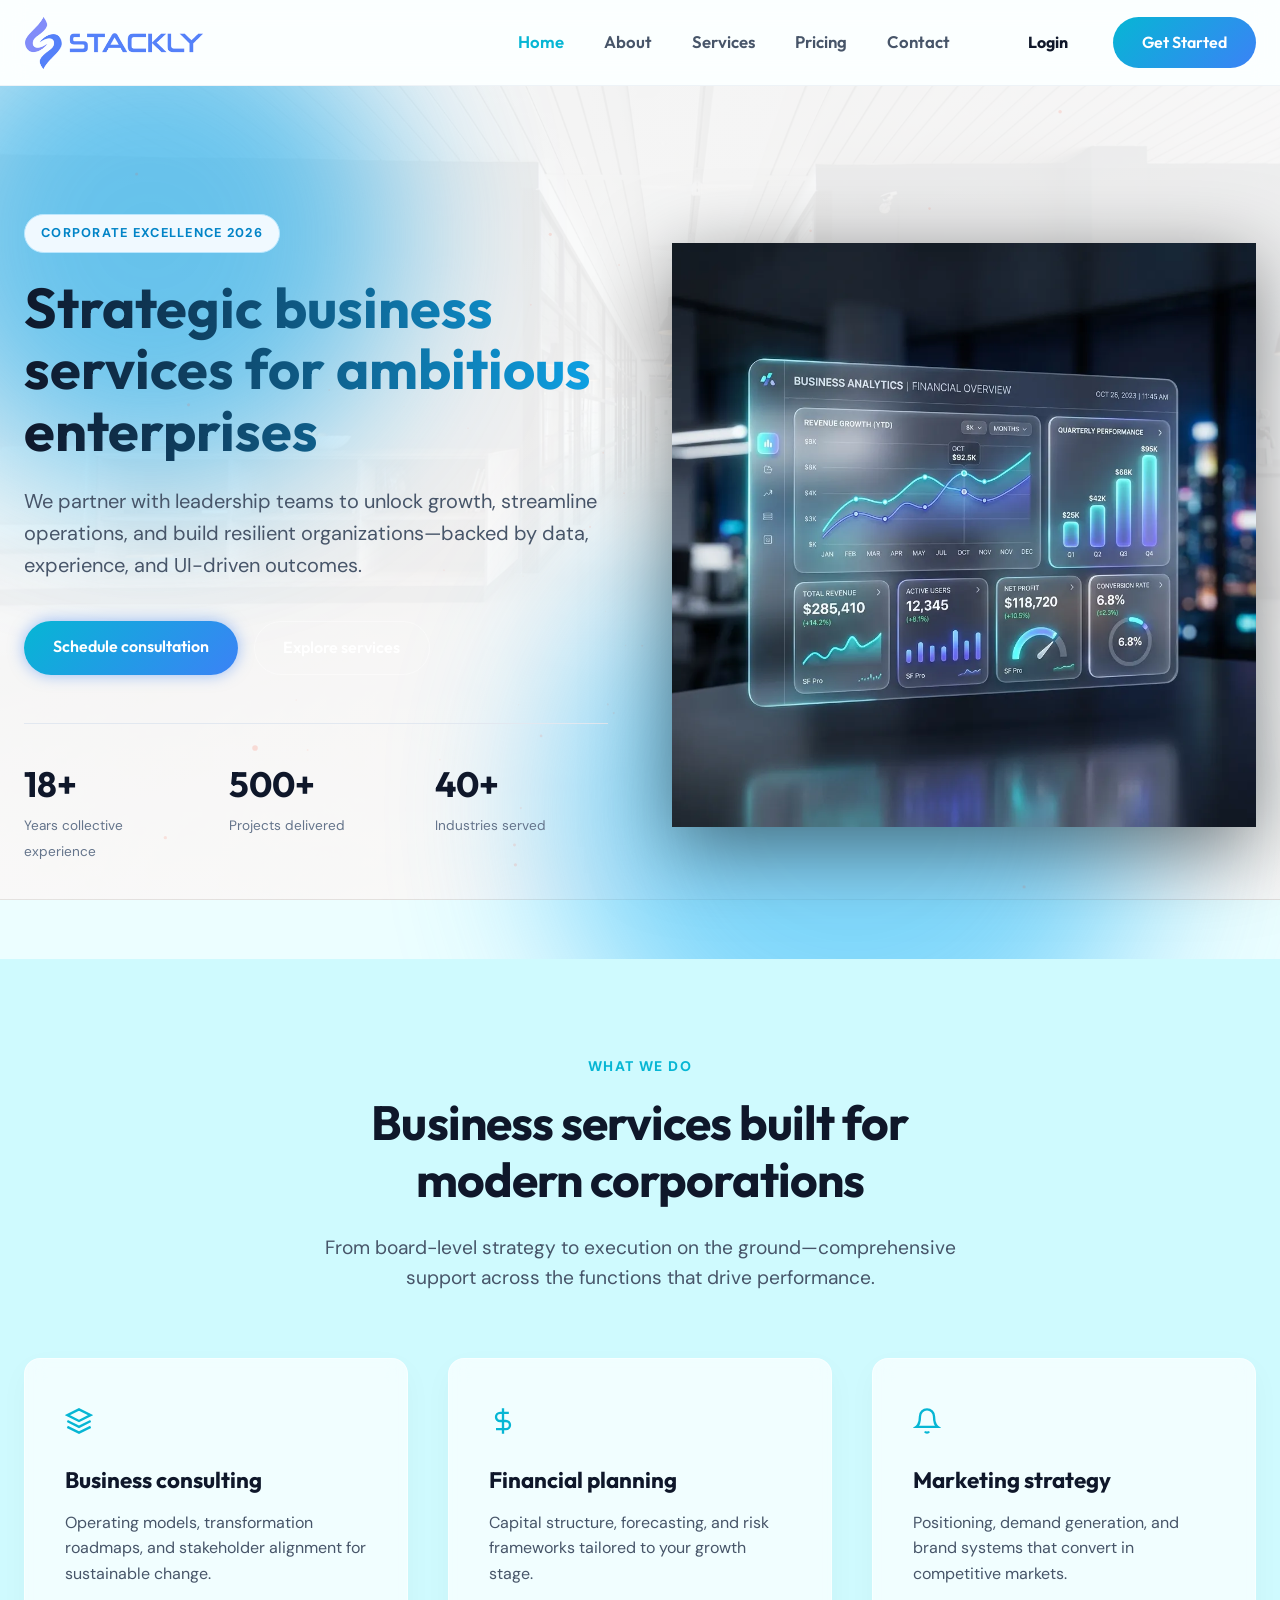
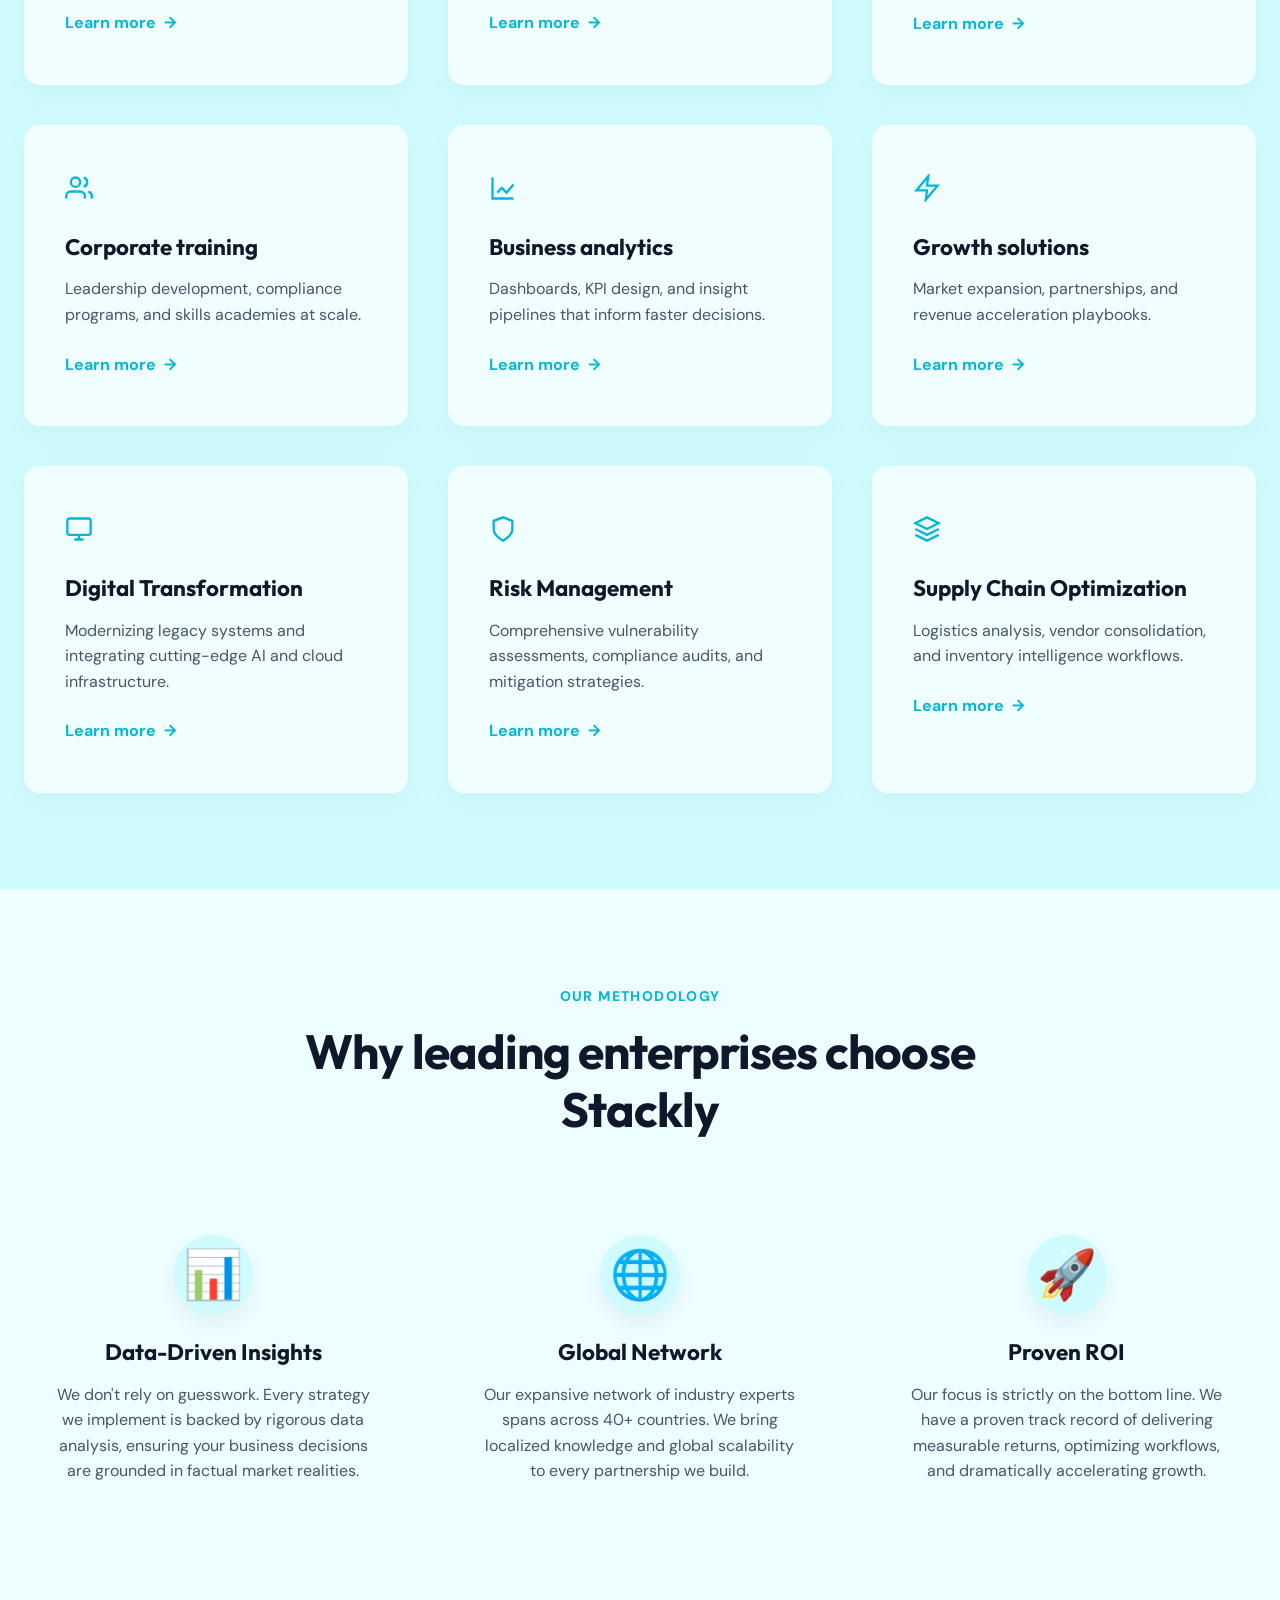
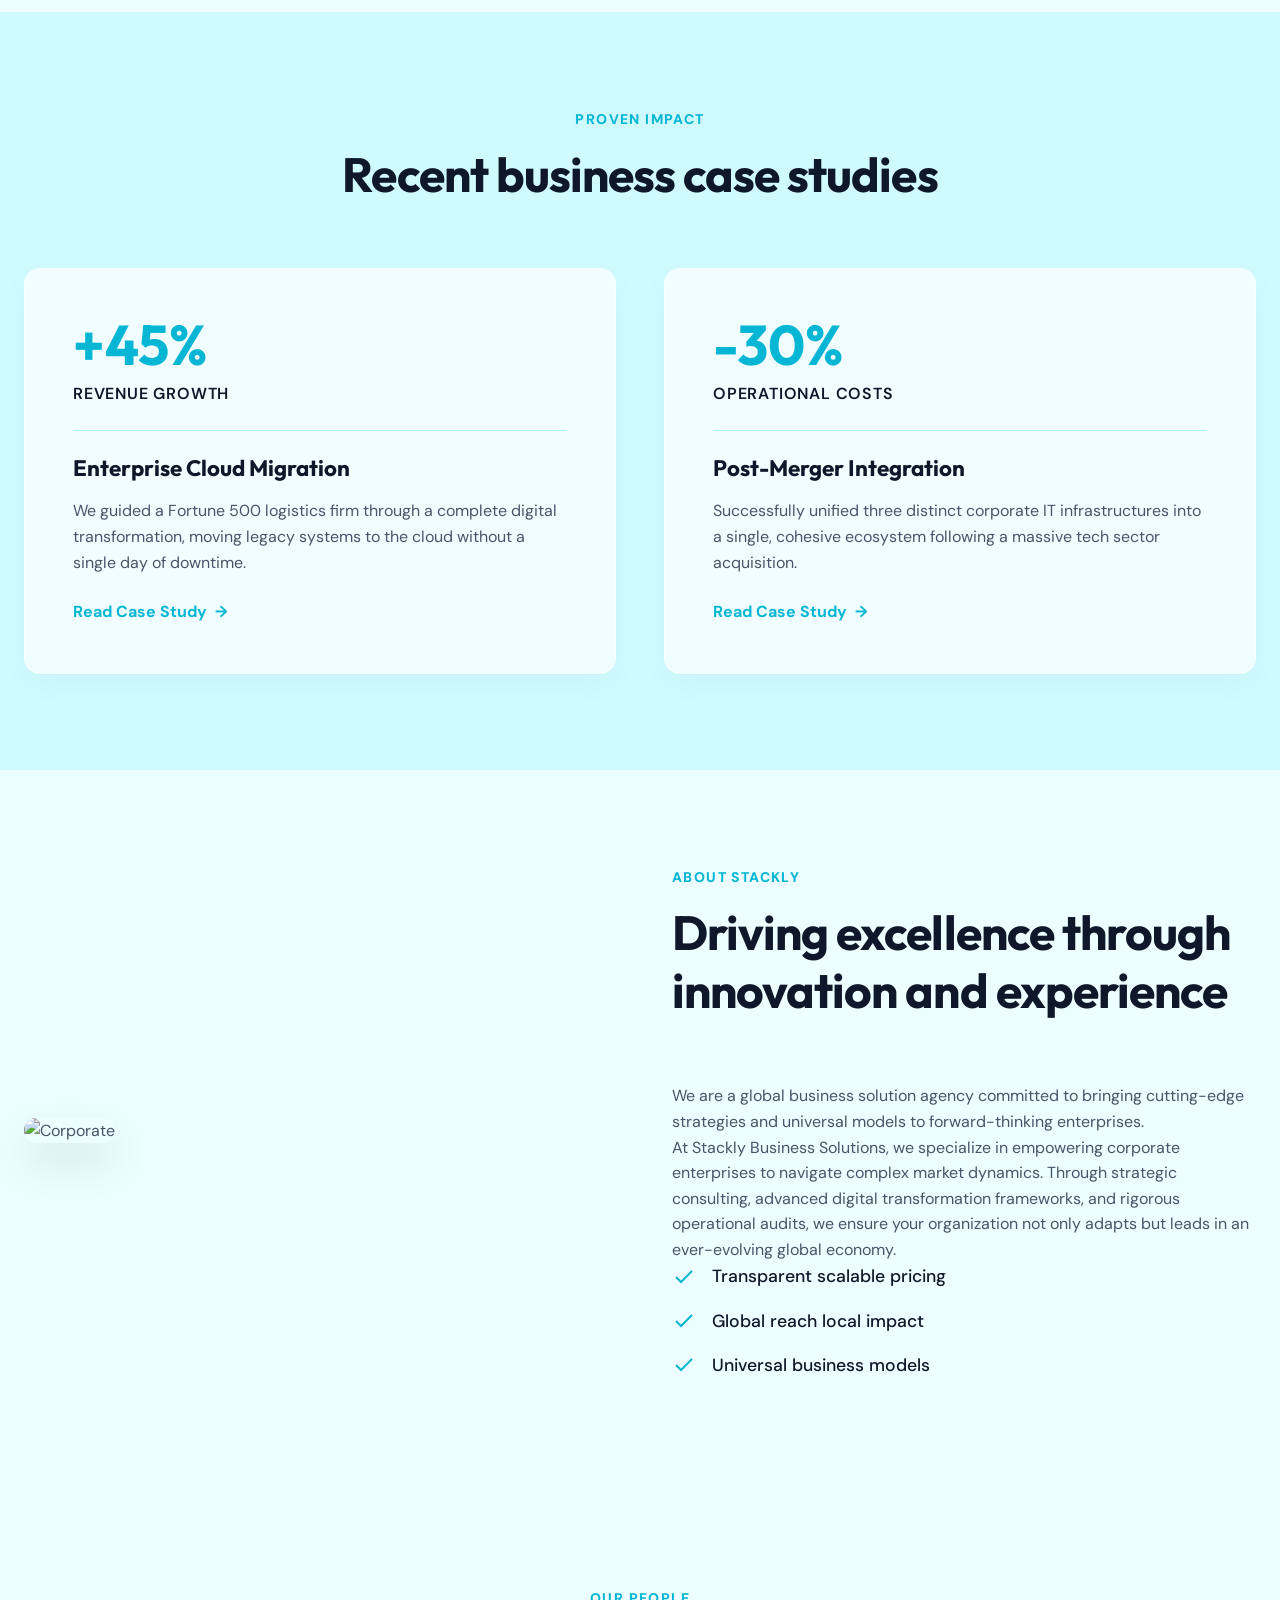
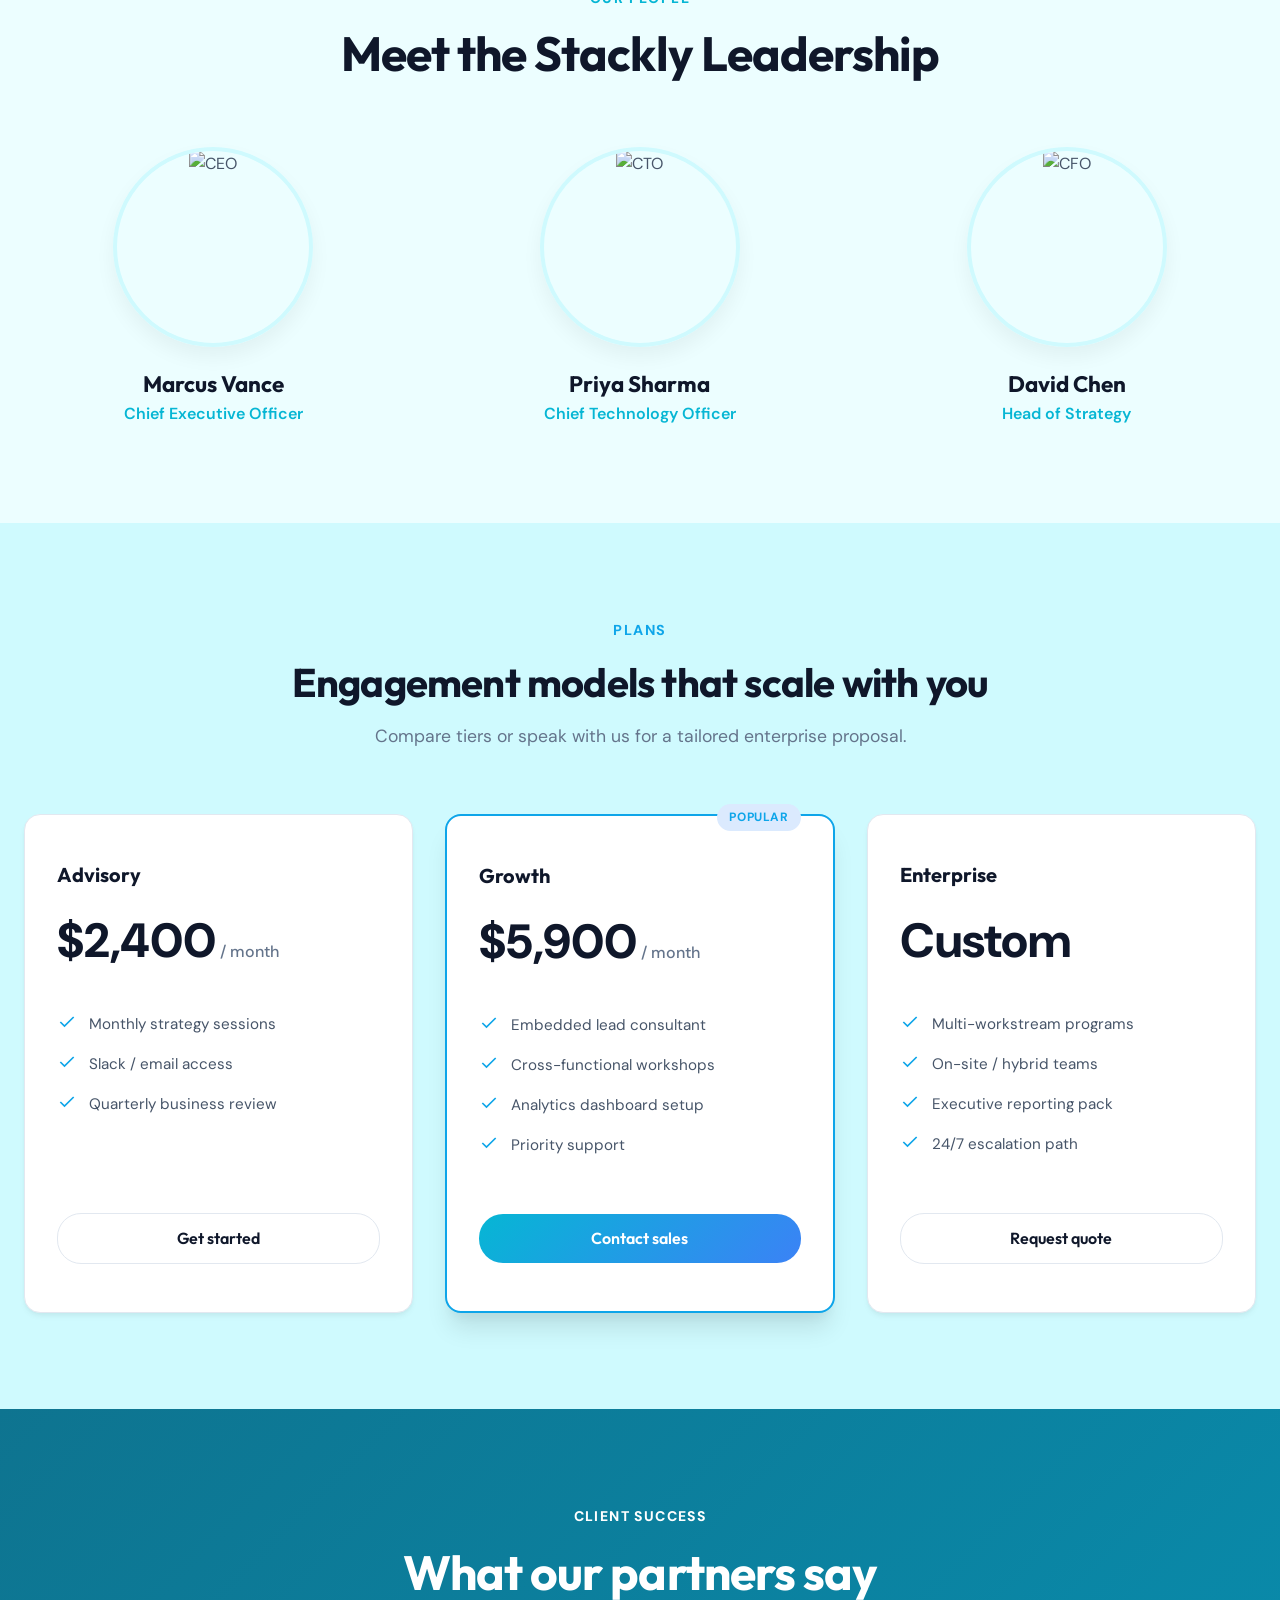
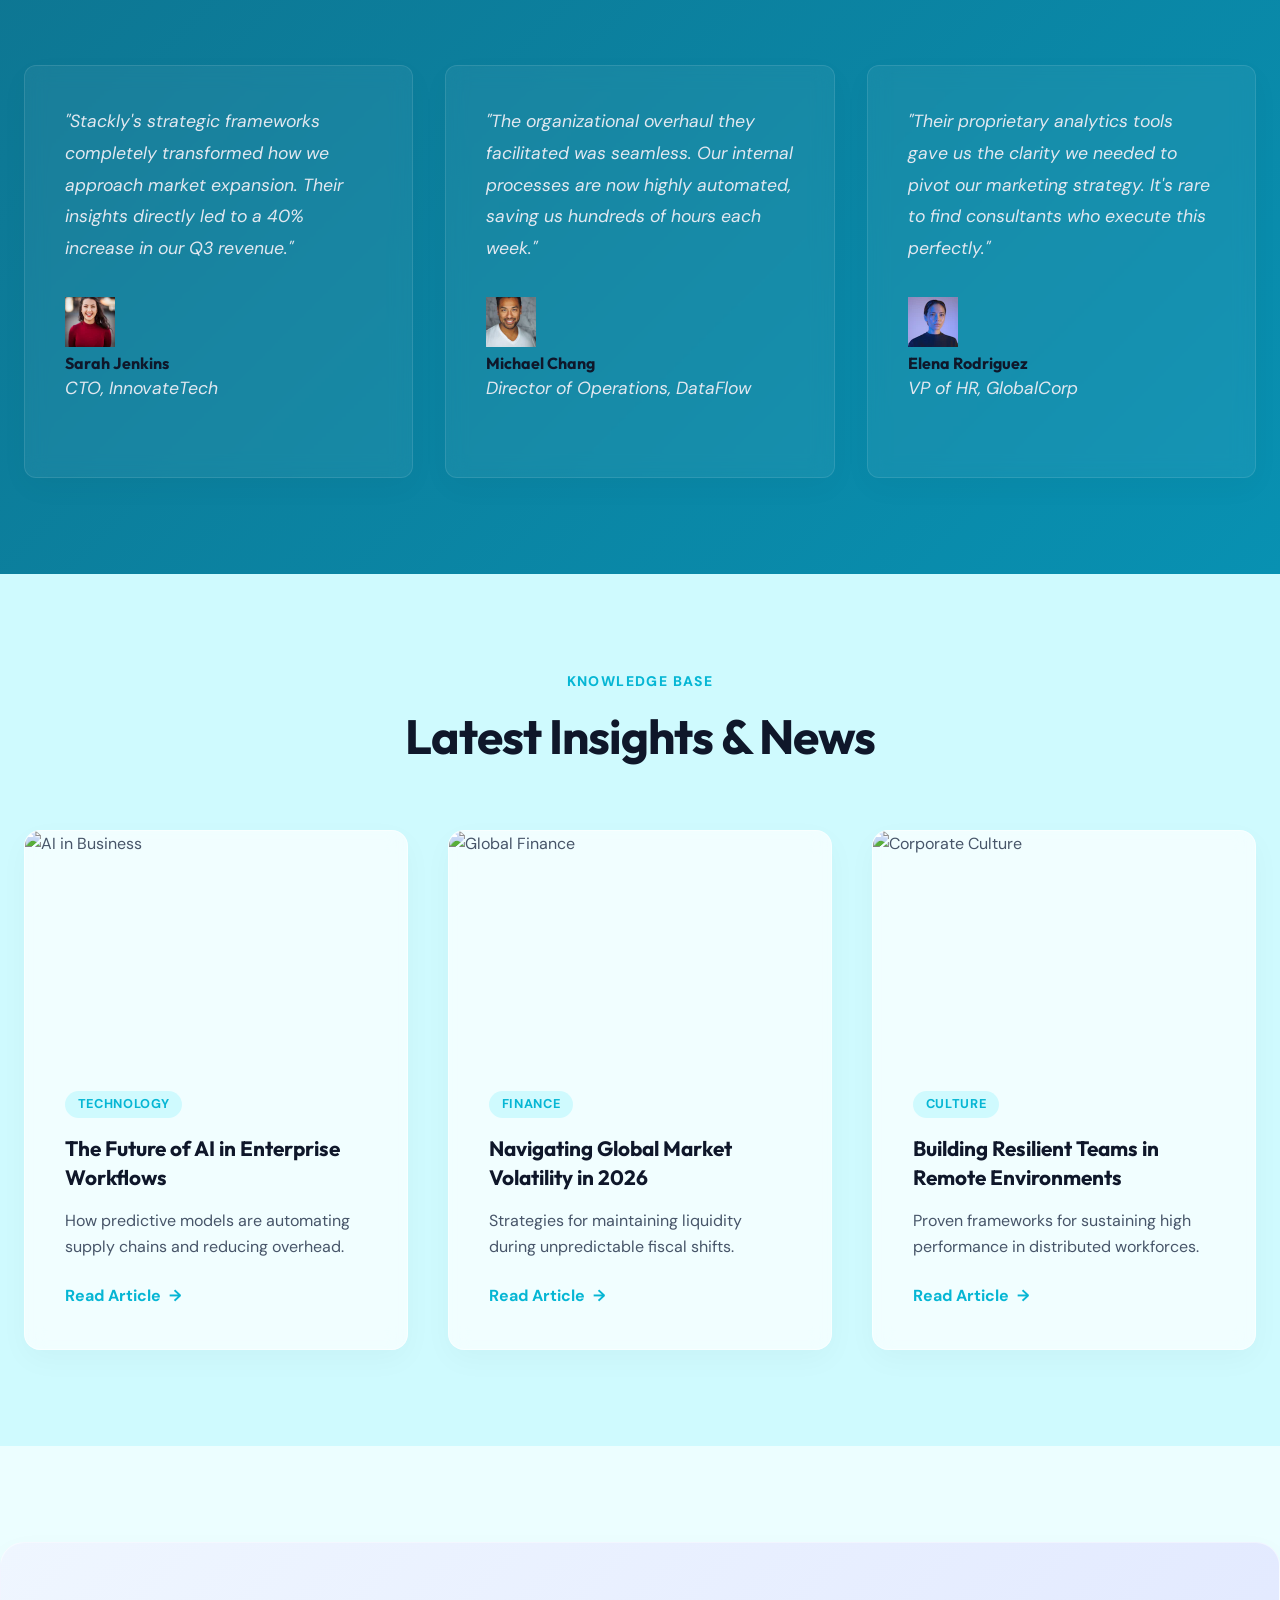
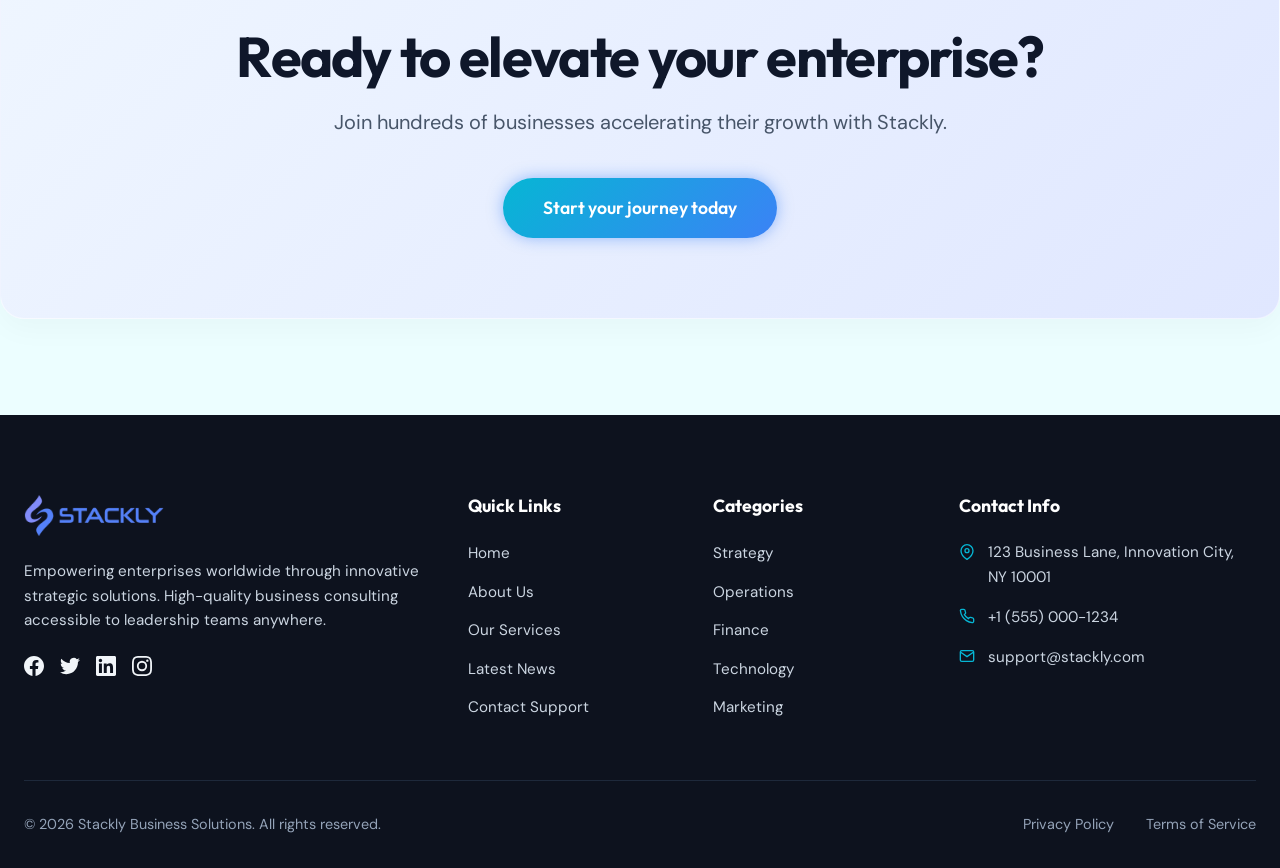
==== index.html @ 5fd2b657 "Add files via upload" ====
<!DOCTYPE html>
<html lang="en">
<head>
  <meta charset="UTF-8">
  <meta name="viewport" content="width=device-width, initial-scale=1.0">
  <meta name="description" content="Stackly Group — premium business solutions and corporate services.">
  <title>Stackly Group — Corporate Business Services</title>
  <link rel="preconnect" href="https://fonts.googleapis.com">
  <link rel="preconnect" href="https://fonts.gstatic.com" crossorigin>
  <link href="https://fonts.googleapis.com/css2?family=DM+Sans:opsz,wght@9..40,400;9..40,500;9..40,600;9..40,700&family=Outfit:wght@400;500;600;700;800&display=swap" rel="stylesheet">
  <link rel="stylesheet" href="css/style.css">
</head>
<body class="page-home">
  <!-- Header -->
  <header class="site-header" id="site-header">
    <div class="container site-header__inner">
      <a class="logo" href="index.html" aria-label="Home">
        <img class="logo__img" src="images/stackly-logo-new.webp" alt="Stackly" width="180" height="auto" decoding="async">
      </a>
      <button type="button" class="nav-toggle" id="nav-toggle" aria-expanded="false" aria-controls="nav-wrap" aria-label="Open menu" onclick="this.setAttribute('aria-expanded', this.getAttribute('aria-expanded') !== 'true');">
        <span class="nav-toggle__bar"></span>
        <span class="nav-toggle__bar"></span>
        <span class="nav-toggle__bar"></span>
      </button>
      <div class="site-header__nav-wrap" id="nav-wrap">
        <div class="site-header__nav-inner">
          <nav class="site-header__nav" aria-label="Main navigation">
            <ul class="nav-list">
              <li><a class="nav-link active" href="index.html">Home</a></li>
              <li><a class="nav-link" href="404.html">About</a></li>
              <li><a class="nav-link" href="404.html">Services</a></li>
              <li><a class="nav-link" href="404.html">Pricing</a></li>
              <li><a class="nav-link" href="404.html">Contact</a></li>
            </ul>
          </nav>
          <div class="site-header__actions">
            <a class="btn btn--nav-login" href="404.html">Login</a>
            <a class="btn btn--primary" href="404.html">Get Started</a>
          </div>
        </div>
      </div>
    </div>
  </header>

  <main class="site-main">
    <!-- Hero Section (Split Layout) -->
    <section class="hero-premium" id="hero">
      <div class="bg-shape bg-shape-1"></div>
      <div class="bg-shape bg-shape-2"></div>
      <canvas id="hero-canvas" style="position: absolute; top: 0; left: 0; width: 100%; height: 100%; z-index: 1; pointer-events: none; opacity: 0.2; filter: invert(1);"></canvas>
      <div class="container hero-premium__content split-hero" style="position: relative; z-index: 2;">
        <div class="hero-premium__text">
          <span class="hero-premium__kicker glass-badge">Corporate excellence 2026</span>
          <h1 class="gradient-text">Strategic business services for ambitious enterprises</h1>
          <p class="lead">We partner with leadership teams to unlock growth, streamline operations, and build resilient organizations—backed by data, experience, and UI-driven outcomes.</p>
          <div class="hero-premium__actions">
            <a class="btn btn--primary btn--glow" href="404.html">Schedule consultation</a>
            <a class="btn btn--outline-light" href="404.html">Explore services</a>
          </div>
          <div class="hero-premium__stats-row">
            <div class="hero-stat">
              <strong>18+</strong>
              <span>Years collective experience</span>
            </div>
            <div class="hero-stat">
              <strong>500+</strong>
              <span>Projects delivered</span>
            </div>
            <div class="hero-stat">
              <strong>40+</strong>
              <span>Industries served</span>
            </div>
          </div>
        </div>
        <div class="hero-premium__visual">
          <img src="images/hero-ui.webp" alt="Dashboard UI" class="floating-ui">
        </div>
      </div>
    </section>

    <!-- Trusted By Marquee -->

    <!-- Services Grid -->
    <section class="section section--muted" id="services">
      <div class="container">
        <header class="section__head section__head--center">
          <p class="section__kicker">What we do</p>
          <h2 class="section__title">Business services built for modern corporations</h2>
          <p class="section__lead">From board-level strategy to execution on the ground—comprehensive support across the functions that drive performance.</p>
        </header>
        <div class="services-grid">
          <!-- Service 1 -->
          <article class="service-card glass-card">
            <div class="service-card__icon" aria-hidden="true">
              <svg width="28" height="28" viewBox="0 0 24 24" fill="none" stroke="currentColor" stroke-width="2"><path d="M12 2L2 7l10 5 10-5-10-5zM2 17l10 5 10-5M2 12l10 5 10-5"/></svg>
            </div>
            <h3>Business consulting</h3>
            <p>Operating models, transformation roadmaps, and stakeholder alignment for sustainable change.</p>
            <a href="404.html" class="learn-more">Learn more <span aria-hidden="true">→</span></a>
          </article>
          <!-- Service 2 -->
          <article class="service-card glass-card">
            <div class="service-card__icon" aria-hidden="true">
              <svg width="28" height="28" viewBox="0 0 24 24" fill="none" stroke="currentColor" stroke-width="2"><path d="M12 1v22M17 5H9.5a3.5 3.5 0 000 7h5a3.5 3.5 0 010 7H6"/></svg>
            </div>
            <h3>Financial planning</h3>
            <p>Capital structure, forecasting, and risk frameworks tailored to your growth stage.</p>
            <a href="404.html" class="learn-more">Learn more <span aria-hidden="true">→</span></a>
          </article>
          <!-- Service 3 -->
          <article class="service-card glass-card">
            <div class="service-card__icon" aria-hidden="true">
              <svg width="28" height="28" viewBox="0 0 24 24" fill="none" stroke="currentColor" stroke-width="2"><path d="M18 8A6 6 0 006 8c0 7-3 9-3 9h18s-3-2-3-9M13.73 21a2 2 0 01-3.46 0"/></svg>
            </div>
            <h3>Marketing strategy</h3>
            <p>Positioning, demand generation, and brand systems that convert in competitive markets.</p>
            <a href="404.html" class="learn-more">Learn more <span aria-hidden="true">→</span></a>
          </article>
          <!-- Service 4 -->
          <article class="service-card glass-card">
            <div class="service-card__icon" aria-hidden="true">
              <svg width="28" height="28" viewBox="0 0 24 24" fill="none" stroke="currentColor" stroke-width="2"><path d="M17 21v-2a4 4 0 00-4-4H5a4 4 0 00-4 4v2M9 11a4 4 0 100-8 4 4 0 000 8zM23 21v-2a4 4 0 00-3-3.87M16 3.13a4 4 0 010 7.75"/></svg>
            </div>
            <h3>Corporate training</h3>
            <p>Leadership development, compliance programs, and skills academies at scale.</p>
            <a href="404.html" class="learn-more">Learn more <span aria-hidden="true">→</span></a>
          </article>
          <!-- Service 5 -->
          <article class="service-card glass-card">
            <div class="service-card__icon" aria-hidden="true">
              <svg width="28" height="28" viewBox="0 0 24 24" fill="none" stroke="currentColor" stroke-width="2"><path d="M3 3v18h18M7 16l4-4 4 4 6-7"/></svg>
            </div>
            <h3>Business analytics</h3>
            <p>Dashboards, KPI design, and insight pipelines that inform faster decisions.</p>
            <a href="404.html" class="learn-more">Learn more <span aria-hidden="true">→</span></a>
          </article>
          <!-- Service 6 -->
          <article class="service-card glass-card">
            <div class="service-card__icon" aria-hidden="true">
              <svg width="28" height="28" viewBox="0 0 24 24" fill="none" stroke="currentColor" stroke-width="2"><path d="M13 2L3 14h9l-1 8 10-12h-9l1-8z"/></svg>
            </div>
            <h3>Growth solutions</h3>
            <p>Market expansion, partnerships, and revenue acceleration playbooks.</p>
            <a href="404.html" class="learn-more">Learn more <span aria-hidden="true">→</span></a>
          </article>
          <!-- Service 7 (New) -->
          <article class="service-card glass-card">
            <div class="service-card__icon" aria-hidden="true">
              <svg width="28" height="28" viewBox="0 0 24 24" fill="none" stroke="currentColor" stroke-width="2"><rect x="2" y="3" width="20" height="14" rx="2" ry="2"/><line x1="8" y1="21" x2="16" y2="21"/><line x1="12" y1="17" x2="12" y2="21"/></svg>
            </div>
            <h3>Digital Transformation</h3>
            <p>Modernizing legacy systems and integrating cutting-edge AI and cloud infrastructure.</p>
            <a href="404.html" class="learn-more">Learn more <span aria-hidden="true">→</span></a>
          </article>
          <!-- Service 8 (New) -->
          <article class="service-card glass-card">
            <div class="service-card__icon" aria-hidden="true">
              <svg width="28" height="28" viewBox="0 0 24 24" fill="none" stroke="currentColor" stroke-width="2"><path d="M12 22s8-4 8-10V5l-8-3-8 3v7c0 6 8 10 8 10z"/></svg>
            </div>
            <h3>Risk Management</h3>
            <p>Comprehensive vulnerability assessments, compliance audits, and mitigation strategies.</p>
            <a href="404.html" class="learn-more">Learn more <span aria-hidden="true">→</span></a>
          </article>
          <!-- Service 9 (New) -->
          <article class="service-card glass-card">
            <div class="service-card__icon" aria-hidden="true">
              <svg width="28" height="28" viewBox="0 0 24 24" fill="none" stroke="currentColor" stroke-width="2"><path d="M2 17L12 22 22 17"/><path d="M2 12L12 17 22 12"/><path d="M12 2L2 7l10 5 10-5-10-5z"/></svg>
            </div>
            <h3>Supply Chain Optimization</h3>
            <p>Logistics analysis, vendor consolidation, and inventory intelligence workflows.</p>
            <a href="404.html" class="learn-more">Learn more <span aria-hidden="true">→</span></a>
          </article>
        </div>
      </div>
    </section>

    <!-- Why Choose Us -->
    <section class="section" id="why-choose-us">
      <div class="container">
        <header class="section__head section__head--center">
          <p class="section__kicker">Our Methodology</p>
          <h2 class="section__title">Why leading enterprises choose Stackly</h2>
        </header>
        <div class="why-us-grid">
          <div class="why-us-card animate-scroll">
            <div class="why-us-icon">📊</div>
            <h3>Data-Driven Insights</h3>
            <p>We don't rely on guesswork. Every strategy we implement is backed by rigorous data analysis, ensuring your business decisions are grounded in factual market realities.</p>
          </div>
          <div class="why-us-card animate-scroll">
            <div class="why-us-icon">🌐</div>
            <h3>Global Network</h3>
            <p>Our expansive network of industry experts spans across 40+ countries. We bring localized knowledge and global scalability to every partnership we build.</p>
          </div>
          <div class="why-us-card animate-scroll">
            <div class="why-us-icon">🚀</div>
            <h3>Proven ROI</h3>
            <p>Our focus is strictly on the bottom line. We have a proven track record of delivering measurable returns, optimizing workflows, and dramatically accelerating growth.</p>
          </div>
        </div>
      </div>
    </section>

    <!-- Case Studies Section -->
    <section class="section section--muted" id="case-studies">
      <div class="container">
        <header class="section__head section__head--center">
          <p class="section__kicker">Proven Impact</p>
          <h2 class="section__title">Recent business case studies</h2>
        </header>
        <div class="case-studies-grid">
          <div class="case-study-card glass-card animate-scroll">
            <div class="case-study__metric">
              <strong>+45%</strong>
              <span>Revenue Growth</span>
            </div>
            <h3>Enterprise Cloud Migration</h3>
            <p>We guided a Fortune 500 logistics firm through a complete digital transformation, moving legacy systems to the cloud without a single day of downtime.</p>
            <a href="404.html" class="learn-more">Read Case Study <span aria-hidden="true">→</span></a>
          </div>
          <div class="case-study-card glass-card animate-scroll">
            <div class="case-study__metric">
              <strong>-30%</strong>
              <span>Operational Costs</span>
            </div>
            <h3>Post-Merger Integration</h3>
            <p>Successfully unified three distinct corporate IT infrastructures into a single, cohesive ecosystem following a massive tech sector acquisition.</p>
            <a href="404.html" class="learn-more">Read Case Study <span aria-hidden="true">→</span></a>
          </div>
        </div>
      </div>
    </section>

    <!-- About Section -->
    <section class="section" id="about-company">
      <div class="container about-split">
        <div class="about-split__media animate-scroll">
          <img src="https://picsum.photos/seed/corporate/900/675.webp" width="900" height="675" alt="Corporate" style="width: 100%; height: auto; border-radius: 12px; box-shadow: 0 20px 40px rgba(0,0,0,0.1);">
        </div>
        <div class="about-split__content animate-scroll">
          <header class="section__head">
            <p class="section__kicker">About Stackly</p>
            <h2 class="section__title">Driving excellence through innovation and experience</h2>
          </header>
          <p class="lead-text">We are a global business solution agency committed to bringing cutting-edge strategies and universal models to forward-thinking enterprises.</p>
          <p>At Stackly Business Solutions, we specialize in empowering corporate enterprises to navigate complex market dynamics. Through strategic consulting, advanced digital transformation frameworks, and rigorous operational audits, we ensure your organization not only adapts but leads in an ever-evolving global economy.</p>
          <ul class="feature-list">
            <li><svg width="24" height="24" viewBox="0 0 24 24" fill="none" stroke="var(--color-primary)" stroke-width="2"><polyline points="20 6 9 17 4 12"></polyline></svg> Transparent scalable pricing</li>
            <li><svg width="24" height="24" viewBox="0 0 24 24" fill="none" stroke="var(--color-primary)" stroke-width="2"><polyline points="20 6 9 17 4 12"></polyline></svg> Global reach local impact</li>
            <li><svg width="24" height="24" viewBox="0 0 24 24" fill="none" stroke="var(--color-primary)" stroke-width="2"><polyline points="20 6 9 17 4 12"></polyline></svg> Universal business models</li>
          </ul>
        </div>
      </div>
    </section>

    <!-- Leadership Team Section -->
    <section class="section" id="team">
      <div class="container">
        <header class="section__head section__head--center">
          <p class="section__kicker">Our People</p>
          <h2 class="section__title">Meet the Stackly Leadership</h2>
        </header>
        <div class="team-grid">
          <div class="team-card animate-scroll">
            <div class="team-card__image-wrapper">
              <img src="https://images.unsplash.com/photo-1560250097-0b93528c311a?fm=webp&fit=crop&w=300&h=300&q=80" alt="CEO" width="300" height="300" decoding="async" loading="lazy">
            </div>
            <h3>Marcus Vance</h3>
            <p>Chief Executive Officer</p>
          </div>
          <div class="team-card animate-scroll">
            <div class="team-card__image-wrapper">
              <img src="https://images.unsplash.com/photo-1573496359142-b8d87734a5a2?fm=webp&fit=crop&w=300&h=300&q=80" alt="CTO" width="300" height="300" decoding="async" loading="lazy">
            </div>
            <h3>Priya Sharma</h3>
            <p>Chief Technology Officer</p>
          </div>
          <div class="team-card animate-scroll">
            <div class="team-card__image-wrapper">
              <img src="https://images.unsplash.com/photo-1519085360753-af0119f7cbe7?fm=webp&fit=crop&w=300&h=300&q=80" alt="CFO" width="300" height="300" decoding="async" loading="lazy">
            </div>
            <h3>David Chen</h3>
            <p>Head of Strategy</p>
          </div>
        </div>
      </div>
    </section>

    <!-- Pricing Section -->
    <section class="section section--muted" id="pricing">
      <div class="container">
        <div class="pricing-header animate-scroll">
          <span class="section__kicker">Plans</span>
          <h2 class="section__title">Engagement models that scale with you</h2>
          <p>Compare tiers or speak with us for a tailored enterprise proposal.</p>
        </div>
        
        <div class="pricing-grid">
          <!-- Advisory Tier -->
          <div class="pricing-card animate-scroll">
            <h3 class="pricing-tier">Advisory</h3>
            <div class="pricing-price">$2,400 <span>/ month</span></div>
            <ul class="pricing-features">
              <li><svg viewBox="0 0 24 24" fill="none" stroke="currentColor" stroke-width="2"><polyline points="20 6 9 17 4 12"></polyline></svg> Monthly strategy sessions</li>
              <li><svg viewBox="0 0 24 24" fill="none" stroke="currentColor" stroke-width="2"><polyline points="20 6 9 17 4 12"></polyline></svg> Slack / email access</li>
              <li><svg viewBox="0 0 24 24" fill="none" stroke="currentColor" stroke-width="2"><polyline points="20 6 9 17 4 12"></polyline></svg> Quarterly business review</li>
            </ul>
            <a href="404.html" class="btn btn--outline-pricing">Get started</a>
          </div>

          <!-- Growth Tier (Popular) -->
          <div class="pricing-card pricing-card--popular animate-scroll" style="animation-delay: 0.1s;">
            <div class="popular-badge">Popular</div>
            <h3 class="pricing-tier">Growth</h3>
            <div class="pricing-price">$5,900 <span>/ month</span></div>
            <ul class="pricing-features">
              <li><svg viewBox="0 0 24 24" fill="none" stroke="currentColor" stroke-width="2"><polyline points="20 6 9 17 4 12"></polyline></svg> Embedded lead consultant</li>
              <li><svg viewBox="0 0 24 24" fill="none" stroke="currentColor" stroke-width="2"><polyline points="20 6 9 17 4 12"></polyline></svg> Cross-functional workshops</li>
              <li><svg viewBox="0 0 24 24" fill="none" stroke="currentColor" stroke-width="2"><polyline points="20 6 9 17 4 12"></polyline></svg> Analytics dashboard setup</li>
              <li><svg viewBox="0 0 24 24" fill="none" stroke="currentColor" stroke-width="2"><polyline points="20 6 9 17 4 12"></polyline></svg> Priority support</li>
            </ul>
            <a href="404.html" class="btn btn--primary">Contact sales</a>
          </div>

          <!-- Enterprise Tier -->
          <div class="pricing-card animate-scroll" style="animation-delay: 0.2s;">
            <h3 class="pricing-tier">Enterprise</h3>
            <div class="pricing-price">Custom</div>
            <ul class="pricing-features">
              <li><svg viewBox="0 0 24 24" fill="none" stroke="currentColor" stroke-width="2"><polyline points="20 6 9 17 4 12"></polyline></svg> Multi-workstream programs</li>
              <li><svg viewBox="0 0 24 24" fill="none" stroke="currentColor" stroke-width="2"><polyline points="20 6 9 17 4 12"></polyline></svg> On-site / hybrid teams</li>
              <li><svg viewBox="0 0 24 24" fill="none" stroke="currentColor" stroke-width="2"><polyline points="20 6 9 17 4 12"></polyline></svg> Executive reporting pack</li>
              <li><svg viewBox="0 0 24 24" fill="none" stroke="currentColor" stroke-width="2"><polyline points="20 6 9 17 4 12"></polyline></svg> 24/7 escalation path</li>
            </ul>
            <a href="404.html" class="btn btn--outline-pricing">Request quote</a>
          </div>
        </div>
      </div>
    </section>

    <!-- Testimonials Section -->
    <section class="section testimonials-section bg-gradient">
      <div class="container">
        <header class="section__head section__head--center">
          <p class="section__kicker" style="color: #fff;">Client Success</p>
          <h2 class="section__title" style="color: #fff;">What our partners say</h2>
        </header>
        <div class="testimonials-grid">
          <div class="testimonial-card glass-card animate-scroll">
            <p class="testimonial-card__text">"Stackly's strategic frameworks completely transformed how we approach market expansion. Their insights directly led to a 40% increase in our Q3 revenue."</p>
            <div class="testimonial-card__author">
              <img src="images/sarah.webp" alt="Sarah Jenkins" width="50" height="50" decoding="async" loading="lazy">
              <div class="author-info">
                <h4>Sarah Jenkins</h4>
                <p>CTO, InnovateTech</p>
              </div>
            </div>
          </div>
          <div class="testimonial-card glass-card animate-scroll">
            <p class="testimonial-card__text">"The organizational overhaul they facilitated was seamless. Our internal processes are now highly automated, saving us hundreds of hours each week."</p>
            <div class="testimonial-card__author">
              <img src="images/mike.webp" alt="Michael Chang" width="50" height="50" decoding="async" loading="lazy">
              <div class="author-info">
                <h4>Michael Chang</h4>
                <p>Director of Operations, DataFlow</p>
              </div>
            </div>
          </div>
          <div class="testimonial-card glass-card animate-scroll">
            <p class="testimonial-card__text">"Their proprietary analytics tools gave us the clarity we needed to pivot our marketing strategy. It's rare to find consultants who execute this perfectly."</p>
            <div class="testimonial-card__author">
              <img src="images/elena.webp" alt="Elena Rodriguez" width="50" height="50" decoding="async" loading="lazy">
              <div class="author-info">
                <h4>Elena Rodriguez</h4>
                <p>VP of HR, GlobalCorp</p>
              </div>
            </div>
          </div>
        </div>
      </div>
    </section>

    <!-- Latest Insights Section -->
    <section class="section section--muted" id="insights">
      <div class="container">
        <header class="section__head section__head--center">
          <p class="section__kicker">Knowledge Base</p>
          <h2 class="section__title">Latest Insights & News</h2>
        </header>
        <div class="insights-grid">
          <div class="insight-card glass-card animate-scroll">
            <img src="https://picsum.photos/seed/ai/500/300.webp" alt="AI in Business" width="500" height="300" decoding="async" loading="lazy" class="insight-card__img">
            <div class="insight-card__content">
              <span class="insight-card__tag">Technology</span>
              <h3>The Future of AI in Enterprise Workflows</h3>
              <p>How predictive models are automating supply chains and reducing overhead.</p>
              <a href="404.html" class="learn-more">Read Article <span aria-hidden="true">→</span></a>
            </div>
          </div>
          <div class="insight-card glass-card animate-scroll">
            <img src="https://picsum.photos/seed/finance/500/300.webp" alt="Global Finance" width="500" height="300" decoding="async" loading="lazy" class="insight-card__img">
            <div class="insight-card__content">
              <span class="insight-card__tag">Finance</span>
              <h3>Navigating Global Market Volatility in 2026</h3>
              <p>Strategies for maintaining liquidity during unpredictable fiscal shifts.</p>
              <a href="404.html" class="learn-more">Read Article <span aria-hidden="true">→</span></a>
            </div>
          </div>
          <div class="insight-card glass-card animate-scroll">
            <img src="https://picsum.photos/seed/hr/500/300.webp" alt="Corporate Culture" width="500" height="300" decoding="async" loading="lazy" class="insight-card__img">
            <div class="insight-card__content">
              <span class="insight-card__tag">Culture</span>
              <h3>Building Resilient Teams in Remote Environments</h3>
              <p>Proven frameworks for sustaining high performance in distributed workforces.</p>
              <a href="404.html" class="learn-more">Read Article <span aria-hidden="true">→</span></a>
            </div>
          </div>
        </div>
      </div>
    </section>

    <!-- CTA Section -->
    <section class="section cta-section">
      <div class="container cta-box glass-card text-center animate-scroll">
        <h2>Ready to elevate your enterprise?</h2>
        <p>Join hundreds of businesses accelerating their growth with Stackly.</p>
        <a href="404.html" class="btn btn--primary btn--large btn--glow">Start your journey today</a>
      </div>
    </section>

  </main>
  
  <footer class="site-footer">
    <div class="container">
      <div class="footer-grid">
        <!-- Col 1: Brand & Socials -->
        <div class="footer-col footer-col--brand">
          <img src="images/stackly-logo-new.webp" alt="Stackly" class="footer-logo" width="140" height="auto">
          <p class="footer-desc">Empowering enterprises worldwide through innovative strategic solutions. High-quality business consulting accessible to leadership teams anywhere.</p>
          <div class="footer-socials">
            <a href="404.html" aria-label="Facebook"><svg width="20" height="20" fill="currentColor" viewBox="0 0 24 24"><path d="M24 12.073c0-6.627-5.373-12-12-12s-12 5.373-12 12c0 5.99 4.388 10.954 10.125 11.854v-8.385H7.078v-3.469h3.047V9.43c0-3.007 1.792-4.669 4.533-4.669 1.312 0 2.686.235 2.686.235v2.953H15.83c-1.491 0-1.956.925-1.956 1.874v2.25h3.328l-.532 3.469h-2.796v8.385C19.612 23.027 24 18.062 24 12.073z"/></svg></a>
            <a href="404.html" aria-label="Twitter"><svg width="20" height="20" fill="currentColor" viewBox="0 0 24 24"><path d="M23.953 4.57a10 10 0 01-2.825.775 4.958 4.958 0 002.163-2.723c-.951.555-2.005.959-3.127 1.184a4.92 4.92 0 00-8.384 4.482C7.69 8.095 4.067 6.13 1.64 3.162a4.822 4.822 0 00-.666 2.475c0 1.71.87 3.213 2.188 4.096a4.904 4.904 0 01-2.228-.616v.06a4.923 4.923 0 003.946 4.827 4.996 4.996 0 01-2.212.085 4.936 4.936 0 004.604 3.417 9.867 9.867 0 01-6.102 2.105c-.39 0-.779-.023-1.17-.067a13.995 13.995 0 007.557 2.209c9.053 0 13.998-7.496 13.998-13.985 0-.21 0-.42-.015-.63A9.935 9.935 0 0024 4.59z"/></svg></a>
            <a href="404.html" aria-label="LinkedIn"><svg width="20" height="20" fill="currentColor" viewBox="0 0 24 24"><path d="M20.447 20.452h-3.554v-5.569c0-1.328-.027-3.037-1.852-3.037-1.853 0-2.136 1.445-2.136 2.939v5.667H9.351V9h3.414v1.561h.046c.477-.9 1.637-1.85 3.37-1.85 3.601 0 4.267 2.37 4.267 5.455v6.286zM5.337 7.433c-1.144 0-2.063-.926-2.063-2.065 0-1.138.92-2.063 2.063-2.063 1.14 0 2.064.925 2.064 2.063 0 1.139-.925 2.065-2.064 2.065zm1.782 13.019H3.555V9h3.564v11.452zM22.225 0H1.771C.792 0 0 .774 0 1.729v20.542C0 23.227.792 24 1.771 24h20.451C23.2 24 24 23.227 24 22.271V1.729C24 .774 23.2 0 22.222 0h.003z"/></svg></a>
            <a href="404.html" aria-label="Instagram"><svg width="20" height="20" fill="currentColor" viewBox="0 0 24 24"><path d="M12 2.163c3.204 0 3.584.012 4.85.07 3.252.148 4.771 1.691 4.919 4.919.058 1.265.069 1.645.069 4.849 0 3.205-.012 3.584-.069 4.849-.149 3.225-1.664 4.771-4.919 4.919-1.266.058-1.644.07-4.85.07-3.204 0-3.584-.012-4.849-.07-3.26-.149-4.771-1.699-4.919-4.92-.058-1.265-.07-1.644-.07-4.849 0-3.204.013-3.583.07-4.849.149-3.227 1.664-4.771 4.919-4.919 1.266-.057 1.645-.069 4.849-.069zM12 0C8.741 0 8.333.014 7.053.072 2.695.272.273 2.69.073 7.052.014 8.333 0 8.741 0 12c0 3.259.014 3.668.072 4.948.2 4.358 2.618 6.78 6.98 6.98C8.333 23.986 8.741 24 12 24c3.259 0 3.668-.014 4.948-.072 4.354-.2 6.782-2.618 6.979-6.98.059-1.28.073-1.689.073-4.948 0-3.259-.014-3.667-.072-4.947-.196-4.354-2.617-6.78-6.979-6.98C15.668.014 15.259 0 12 0zm0 5.838a6.162 6.162 0 100 12.324 6.162 6.162 0 000-12.324zM12 16a4 4 0 110-8 4 4 0 010 8zm6.406-11.845a1.44 1.44 0 100 2.881 1.44 1.44 0 000-2.881z"/></svg></a>
          </div>
        </div>
        <!-- Col 2: Quick Links -->
        <div class="footer-col">
          <h4>Quick Links</h4>
          <ul>
            <li><a href="index.html">Home</a></li>
            <li><a href="404.html">About Us</a></li>
            <li><a href="404.html">Our Services</a></li>
            <li><a href="404.html">Latest News</a></li>
            <li><a href="404.html">Contact Support</a></li>
          </ul>
        </div>
        <!-- Col 3: Categories -->
        <div class="footer-col">
          <h4>Categories</h4>
          <ul>
            <li><a href="404.html">Strategy</a></li>
            <li><a href="404.html">Operations</a></li>
            <li><a href="404.html">Finance</a></li>
            <li><a href="404.html">Technology</a></li>
            <li><a href="404.html">Marketing</a></li>
          </ul>
        </div>
        <!-- Col 4: Contact Info -->
        <div class="footer-col footer-col--contact">
          <h4>Contact Info</h4>
          <ul>
            <li>
              <svg width="16" height="16" viewBox="0 0 24 24" fill="none" stroke="var(--color-primary)" stroke-width="2"><path d="M21 10c0 7-9 13-9 13s-9-6-9-13a9 9 0 0118 0z"/><circle cx="12" cy="10" r="3"/></svg>
              <span>123 Business Lane, Innovation City, NY 10001</span>
            </li>
            <li>
              <svg width="16" height="16" viewBox="0 0 24 24" fill="none" stroke="var(--color-primary)" stroke-width="2"><path d="M22 16.92v3a2 2 0 01-2.18 2 19.79 19.79 0 01-8.63-3.07 19.5 19.5 0 01-6-6 19.79 19.79 0 01-3.07-8.67A2 2 0 014.11 2h3a2 2 0 012 1.72 12.84 12.84 0 00.7 2.81 2 2 0 01-.45 2.11L8.09 9.91a16 16 0 006 6l1.27-1.27a2 2 0 012.11-.45 12.84 12.84 0 002.81.7A2 2 0 0122 16.92z"/></svg>
              <span>+1 (555) 000-1234</span>
            </li>
            <li>
              <svg width="16" height="16" viewBox="0 0 24 24" fill="none" stroke="var(--color-primary)" stroke-width="2"><path d="M4 4h16c1.1 0 2 .9 2 2v12c0 1.1-.9 2-2 2H4c-1.1 0-2-.9-2-2V6c0-1.1.9-2 2-2z"/><polyline points="22,6 12,13 2,6"/></svg>
              <span>support@stackly.com</span>
            </li>
          </ul>
        </div>
      </div>
      
      <div class="footer-bottom">
        <div class="footer-bottom__left">
          &copy; 2026 Stackly Business Solutions. All rights reserved.
        </div>
        <div class="footer-bottom__right">
          <a href="404.html">Privacy Policy</a>
          <a href="404.html">Terms of Service</a>
        </div>
      </div>
    </div>
  </footer>

  <script src="js/main.js"></script>
</body>
</html>
---- css/style.css ----
/* style.css - Modern UI Landing Page */

:root {
  --color-primary: #06b6d4; /* Aqua Cyan */
  --color-primary-hover: #0891b2;
  --color-secondary: #0f172a;
  --color-bg: #ecfeff; /* Light Aqua Blue */
  --color-bg-muted: #cffafe; /* Muted Aqua Blue */
  --color-text: #475569;
  --color-heading: #0f172a;
  --color-border: #a5f3fc;
  
  --font-body: 'DM Sans', sans-serif;
  --font-heading: 'Outfit', sans-serif;
  
  --transition: all 0.4s cubic-bezier(0.4, 0, 0.2, 1);
}

* { box-sizing: border-box; margin: 0; padding: 0; }

body {
  font-family: var(--font-body);
  color: var(--color-text);
  line-height: 1.6;
  background-color: var(--color-bg);
  -webkit-font-smoothing: antialiased;
}

h1, h2, h3, h4, h5, h6 {
  font-family: var(--font-heading);
  color: var(--color-heading);
  font-weight: 700;
  line-height: 1.2;
}

a {
  text-decoration: none;
  color: var(--color-primary);
  transition: var(--transition);
}

.container {
  width: 100%;
  max-width: 1280px;
  margin: 0 auto;
  padding: 0 1.5rem;
}

/* Header */
.site-header {
  background: rgba(255, 255, 255, 0.8);
  backdrop-filter: blur(12px);
  border-bottom: 1px solid rgba(226, 232, 240, 0.5);
  position: sticky;
  top: 0;
  z-index: 1000;
  padding: 1rem 0;
  transition: var(--transition);
}

.site-header__inner { display: flex; justify-content: space-between; align-items: center; }
.logo { display: flex; align-items: center; }
.site-header__nav-inner { display: flex; align-items: center; gap: 3rem; }
.nav-list { display: flex; list-style: none; gap: 2.5rem; }
.nav-link { color: var(--color-text); font-weight: 600; font-family: var(--font-heading); font-size: 1.05rem; }
.nav-link:hover, .nav-link.active { color: var(--color-primary); }
.site-header__actions { display: flex; gap: 1rem; align-items: center; }
.nav-toggle { display: none; }

/* Buttons */
.btn {
  display: inline-block;
  padding: 0.8rem 1.8rem;
  border-radius: 50px;
  font-weight: 600;
  font-family: var(--font-heading);
  cursor: pointer;
  text-align: center;
  transition: var(--transition);
  border: 1px solid transparent;
}
.btn--primary {
  background: linear-gradient(135deg, #06b6d4, #3b82f6);
  color: #fff;
  border: none;
}
.btn--primary:hover {
  transform: translateY(-2px);
  box-shadow: 0 10px 20px rgba(59, 130, 246, 0.3);
}
.btn--glow {
  box-shadow: 0 0 15px rgba(59, 130, 246, 0.5);
}
.btn--outline-light {
  background-color: transparent;
  color: #fff;
  border: 1px solid rgba(255,255,255,0.4);
}
.btn--outline-light:hover {
  background-color: #fff;
  color: var(--color-secondary);
}
.btn--large {
  padding: 1rem 2.5rem;
  font-size: 1.1rem;
}
.btn--nav-login {
  color: var(--color-heading);
  font-weight: 700;
}

/* Hero Section */
.hero-premium {
  background-image: linear-gradient(rgba(255,255,255,0.9), rgba(255,255,255,0.95)), url('../images/hero-bg-light.webp');
  background-size: cover;
  background-position: center;
  background-attachment: fixed;
  animation: heroZoom 20s ease-in-out infinite alternate;
  color: #0f172a;
  padding: 8rem 0 6rem;
  position: relative;
  overflow: hidden;
}

@keyframes heroZoom {
  0% { background-size: 100%; }
  100% { background-size: 115%; }
}

.split-hero {
  display: grid;
  grid-template-columns: 1fr 1fr;
  gap: 4rem;
  align-items: center;
}

.hero-premium__text {
  text-align: left;
}

.glass-badge {
  display: inline-block;
  background: #f0f9ff;
  backdrop-filter: blur(10px);
  border: 1px solid #bae6fd;
  padding: 0.5rem 1rem;
  border-radius: 50px;
  text-transform: uppercase;
  letter-spacing: 0.1em;
  font-size: 0.8rem;
  font-weight: 700;
  color: #0284c7;
  margin-bottom: 1.5rem;
}

.gradient-text {
  background: linear-gradient(to right, #0f172a, #0ea5e9);
  -webkit-background-clip: text;
  -webkit-text-fill-color: transparent;
  font-size: 3.5rem;
  line-height: 1.1;
  margin-bottom: 1.5rem;
}

.hero-premium .lead {
  font-size: 1.25rem;
  color: #475569;
  margin-bottom: 2.5rem;
}

.hero-premium__actions {
  display: flex;
  gap: 1rem;
  margin-bottom: 3rem;
}

.hero-premium__stats-row {
  display: grid;
  grid-template-columns: repeat(3, 1fr);
  gap: 2rem;
  border-top: 1px solid #e2e8f0;
  padding-top: 2rem;
}

.hero-stat strong {
  display: block;
  font-size: 2.2rem;
  font-family: var(--font-heading);
  color: #0f172a;
}

.hero-stat span { color: #64748b; font-size: 0.85rem; }

.floating-ui {
  width: 100%;
  height: auto;
  animation: floatUI 6s ease-in-out infinite;
  filter: drop-shadow(0 20px 40px rgba(0,0,0,0.5));
}

@keyframes floatUI {
  0% { transform: translateY(0px); }
  50% { transform: translateY(-20px); }
  100% { transform: translateY(0px); }
}

/* Trusted By Marquee */
.trusted-by {
  background: #ffffff;
  padding: 3rem 0;
  border-bottom: 1px solid var(--color-border);
  overflow: hidden;
}
.trusted-by__title {
  text-align: center;
  font-family: var(--font-heading);
  font-weight: 600;
  color: #94a3b8;
  text-transform: uppercase;
  letter-spacing: 0.1em;
  font-size: 0.85rem;
  margin-bottom: 2rem;
}
.marquee-container {
  width: 100%;
  overflow: hidden;
  position: relative;
}
.marquee {
  display: flex;
  width: 200%;
  animation: scrollLeft 30s linear infinite;
}
.marquee span {
  flex: 1;
  text-align: center;
  font-size: 1.5rem;
  font-weight: 700;
  color: #cbd5e1;
  font-family: var(--font-heading);
}
@keyframes scrollLeft {
  0% { transform: translateX(0); }
  100% { transform: translateX(-50%); }
}

/* Section Common */
.section { padding: 6rem 0; }
.section--muted { background-color: var(--color-bg-muted); }
.section__head { margin-bottom: 4rem; }
.section__head--center { text-align: center; max-width: 700px; margin: 0 auto 4rem; }
.section__kicker {
  color: var(--color-primary);
  font-weight: 800;
  text-transform: uppercase;
  letter-spacing: 0.1em;
  font-size: 0.875rem;
  margin-bottom: 1rem;
}
.section__title { font-size: 3rem; margin-bottom: 1.5rem; letter-spacing: -0.02em; }
.section__lead { font-size: 1.2rem; color: var(--color-text); }

/* Glass Cards */
.services-grid {
  display: grid;
  grid-template-columns: repeat(auto-fit, minmax(320px, 1fr));
  gap: 2.5rem;
}
.glass-card {
  background: rgba(255, 255, 255, 0.7);
  backdrop-filter: blur(10px);
  border: 1px solid rgba(255, 255, 255, 0.5);
  box-shadow: 0 10px 30px rgba(0, 0, 0, 0.03);
  padding: 3rem 2.5rem;
  border-radius: 16px;
  transition: var(--transition);
  position: relative;
  overflow: hidden;
}
.glass-card::before {
  content: "";
  position: absolute;
  top: 0; left: 0; right: 0; bottom: 0;
  background: linear-gradient(135deg, rgba(59, 130, 246, 0.05), rgba(99, 102, 241, 0.05));
  opacity: 0;
  transition: var(--transition);
}
.glass-card:hover {
  transform: translateY(-10px);
  box-shadow: 0 20px 40px rgba(59, 130, 246, 0.1);
  border-color: rgba(59, 130, 246, 0.2);
}
.glass-card:hover::before { opacity: 1; }

.service-card__icon {
  color: var(--color-primary);
  margin-bottom: 1.5rem;
  position: relative;
  z-index: 1;
}
.glass-card h3 { font-size: 1.4rem; margin-bottom: 1rem; position: relative; z-index: 1; }
.glass-card p { color: var(--color-text); margin-bottom: 1.5rem; position: relative; z-index: 1; }
.learn-more { font-weight: 700; display: flex; align-items: center; gap: 0.5rem; position: relative; z-index: 1; }
.learn-more:hover { gap: 1rem; }

/* About Split */
.about-split {
  display: grid;
  grid-template-columns: 1fr 1fr;
  gap: 4rem;
  align-items: center;
}
.about-content p {
  font-size: 1.25rem;
  line-height: 1.8;
  color: #000000 !important;
  font-weight: 500;
}
.feature-list li {
  display: flex; gap: 1rem; align-items: center; margin-bottom: 1rem;
  font-size: 1.1rem; font-weight: 500; color: var(--color-heading);
}

/* Testimonials */
.bg-gradient {
  background: linear-gradient(135deg, #0e7490, #0891b2);
}
.testimonials-grid {
  display: grid;
  grid-template-columns: repeat(auto-fit, minmax(300px, 1fr));
  gap: 2rem;
}
.testimonial-card {
  background: rgba(255, 255, 255, 0.05);
  backdrop-filter: blur(10px);
  border: 1px solid rgba(255, 255, 255, 0.1);
  padding: 2.5rem;
  border-radius: 12px;
  color: #fff;
}
.stars { color: #fbbf24; margin-bottom: 1rem; font-size: 1.2rem; }
.testimonial-card p { font-size: 1.1rem; font-style: italic; margin-bottom: 2rem; line-height: 1.8; color: #e2e8f0; }
.author { display: flex; align-items: center; gap: 1rem; }
.author-avatar img { width: 50px; height: 50px; border-radius: 50%; border: 2px solid var(--color-primary); }
.author h4 { font-size: 1rem; color: #fff; margin-bottom: 0.2rem; }
.author span { font-size: 0.85rem; color: #94a3b8; }

/* Why Us Section */
.why-us-grid {
  display: grid;
  grid-template-columns: repeat(auto-fit, minmax(300px, 1fr));
  gap: 3rem;
}
.why-us-card {
  text-align: center;
  padding: 2rem;
}
.why-us-icon {
  font-size: 3rem;
  margin-bottom: 1.5rem;
  background: var(--color-bg-muted);
  width: 80px;
  height: 80px;
  line-height: 80px;
  border-radius: 50%;
  margin-left: auto;
  margin-right: auto;
  box-shadow: 0 10px 20px rgba(0,0,0,0.05);
}
.why-us-card h3 {
  font-size: 1.4rem;
  margin-bottom: 1rem;
}

/* Case Studies */
.case-studies-grid {
  display: grid;
  grid-template-columns: repeat(auto-fit, minmax(350px, 1fr));
  gap: 3rem;
}
.case-study-card {
  position: relative;
  padding: 3rem;
}
.case-study__metric {
  display: flex;
  flex-direction: column;
  margin-bottom: 1.5rem;
  padding-bottom: 1.5rem;
  border-bottom: 1px solid var(--color-border);
}
.case-study__metric strong {
  font-size: 3.5rem;
  color: var(--color-primary);
  line-height: 1;
  font-family: var(--font-heading);
}
.case-study__metric span {
  font-weight: 600;
  color: var(--color-heading);
  text-transform: uppercase;
  letter-spacing: 0.05em;
  margin-top: 0.5rem;
}
.case-study-card h3 {
  font-size: 1.4rem;
  margin-bottom: 1rem;
}

/* Team Section */
.team-grid {
  display: grid;
  grid-template-columns: repeat(auto-fit, minmax(250px, 1fr));
  gap: 3rem;
}
.team-card {
  text-align: center;
}
.team-card__image-wrapper {
  width: 200px;
  height: 200px;
  margin: 0 auto 1.5rem;
  border-radius: 50%;
  overflow: hidden;
  border: 4px solid var(--color-bg-muted);
  box-shadow: 0 10px 20px rgba(0,0,0,0.05);
}
.team-card__image-wrapper img {
  width: 100%;
  height: 100%;
  object-fit: cover;
  transition: var(--transition);
}
.team-card:hover .team-card__image-wrapper img {
  transform: scale(1.1);
}
.team-card h3 {
  font-size: 1.4rem;
  margin-bottom: 0.2rem;
}
.team-card p {
  color: var(--color-primary);
  font-weight: 600;
}

/* Insights Section */
.insights-grid {
  display: grid;
  grid-template-columns: repeat(auto-fit, minmax(320px, 1fr));
  gap: 2.5rem;
}
.insight-card {
  padding: 0; /* Override glass-card padding */
  display: flex;
  flex-direction: column;
}
.insight-card__img {
  width: 100%;
  height: 220px;
  object-fit: cover;
}
.insight-card__content {
  padding: 2.5rem;
  flex: 1;
  display: flex;
  flex-direction: column;
}
.insight-card__tag {
  display: inline-block;
  background: var(--color-bg-muted);
  color: var(--color-primary);
  padding: 0.2rem 0.8rem;
  border-radius: 50px;
  font-size: 0.8rem;
  font-weight: 700;
  text-transform: uppercase;
  letter-spacing: 0.05em;
  margin-bottom: 1rem;
  align-self: flex-start;
}
.insight-card h3 {
  font-size: 1.3rem;
  margin-bottom: 1rem;
  line-height: 1.4;
}
.insight-card p {
  margin-bottom: 1.5rem;
  flex: 1;
}

/* CTA Bottom */
.cta-box {
  background: linear-gradient(135deg, #eff6ff, #e0e7ff);
  padding: 5rem;
  border-radius: 24px;
}
.text-center { text-align: center; }
.cta-box h2 { font-size: 3.5rem; margin-bottom: 1rem; letter-spacing: -0.03em; }
.cta-box p { font-size: 1.25rem; color: var(--color-text); margin-bottom: 2.5rem; }

/* Footer Layout */
.site-footer {
  background-color: #0d121e; /* Very dark navy to match screenshot */
  color: #94a3b8;
  padding: 5rem 0 0 0;
}
.footer-grid {
  display: grid;
  grid-template-columns: 2fr 1fr 1fr 1.5fr;
  gap: 3rem;
  margin-bottom: 3rem;
}
.footer-col h4 {
  color: #ffffff;
  font-size: 1.1rem;
  margin-bottom: 1.5rem;
  font-family: var(--font-heading);
}
.footer-logo {
  margin-bottom: 1rem;
  filter: invert(41%) sepia(83%) saturate(3025%) hue-rotate(207deg) brightness(100%) contrast(95%);
}
.logo__img {
  filter: invert(41%) sepia(83%) saturate(3025%) hue-rotate(207deg) brightness(100%) contrast(95%);
}
.footer-desc {
  font-size: 0.95rem;
  line-height: 1.6;
  margin-bottom: 1.5rem;
  color: #cbd5e1;
}
.footer-socials {
  display: flex;
  gap: 1rem;
}
.footer-socials a {
  color: #f1f5f9;
  display: flex;
  align-items: center;
  justify-content: center;
  transition: color 0.3s;
}
.footer-socials a:hover {
  color: var(--color-primary);
}
.footer-col ul {
  list-style: none;
  padding: 0;
  margin: 0;
}
.footer-col ul li {
  margin-bottom: 0.8rem;
}
.footer-col ul li a {
  color: #cbd5e1;
  text-decoration: none;
  font-size: 0.95rem;
  transition: color 0.3s;
}
.footer-col ul li a:hover {
  color: var(--color-primary);
}
.footer-col--contact ul li {
  display: flex;
  align-items: flex-start;
  gap: 0.8rem;
  margin-bottom: 1rem;
  font-size: 0.95rem;
  color: #cbd5e1;
}
.footer-col--contact ul li svg {
  margin-top: 0.2rem;
  flex-shrink: 0;
}
.footer-bottom {
  border-top: 1px solid #1e293b;
  padding: 2rem 0;
  display: flex;
  justify-content: space-between;
  align-items: center;
  font-size: 0.9rem;
  color: #94a3b8;
}
.footer-bottom__right {
  display: flex;
  gap: 2rem;
}
.footer-bottom__right a {
  color: #94a3b8;
  transition: color 0.3s;
}
.footer-bottom__right a:hover {
  color: var(--color-primary);
}

/* Responsive */
@media (max-width: 992px) {
  .split-hero { grid-template-columns: 1fr; text-align: center; }
  .hero-premium__text { text-align: center; }
  .hero-premium__actions { justify-content: center; }
  .about-split { grid-template-columns: 1fr; }
  .hero-premium h1 { font-size: 2.8rem; }
  .section__title { font-size: 2.5rem; }
  .cta-box { padding: 3rem 1.5rem; }
  .cta-box h2 { font-size: 2.5rem; }
  .footer-grid { grid-template-columns: 1fr 1fr; }
}
@media (max-width: 768px) {
  .site-header__nav-inner { display: none; }
  .nav-toggle { display: block; background: none; border: none; cursor: pointer; position: relative; z-index: 1001; }
  .nav-toggle__bar { display: block; width: 25px; height: 3px; background: var(--color-heading); margin: 5px 0; transition: all 0.3s ease; }
  
  .hero-premium__stats-row { grid-template-columns: 1fr; }
  
  /* Full screen overlay styles */
  .nav-toggle[aria-expanded="true"] ~ .site-header__nav-wrap {
    display: flex !important;
    position: fixed;
    top: 0;
    left: 0;
    width: 100vw;
    height: 100vh;
    background: #ffffff;
    z-index: 1000;
    align-items: center;
    justify-content: center;
  }
  
  .nav-toggle[aria-expanded="true"] ~ .site-header__nav-wrap .site-header__nav-inner {
    display: flex;
    flex-direction: column;
    align-items: center;
    width: 100%;
  }

  .nav-toggle[aria-expanded="true"] ~ .site-header__nav-wrap .nav-list {
    display: flex;
    flex-direction: column;
    gap: 2rem;
    align-items: center;
    margin-bottom: 3rem;
  }
  
  .nav-toggle[aria-expanded="true"] ~ .site-header__nav-wrap .nav-link {
    font-size: 1.5rem;
    color: #1e293b;
    font-weight: 600;
  }
  
  .nav-toggle[aria-expanded="true"] ~ .site-header__nav-wrap .nav-link.active {
    color: #0ea5e9; /* Active color from screenshot style */
  }

  .nav-toggle[aria-expanded="true"] ~ .site-header__nav-wrap .site-header__actions {
    display: flex;
    flex-direction: column;
    align-items: center;
    gap: 1.5rem;
  }
  
  .nav-toggle[aria-expanded="true"] ~ .site-header__nav-wrap .site-header__actions .btn {
    padding: 16px 24px;
    font-size: 1.1rem;
    background: #1f3a55; /* Match screenshot Sign In button color */
    color: #ffffff;
    border: none;
    border-radius: 8px;
    min-width: 120px;
    text-align: center;
    display: flex;
    flex-direction: column;
    align-items: center;
    justify-content: center;
    line-height: 1.3;
  }

  /* Hamburger to X animation and fixed positioning */
  .nav-toggle[aria-expanded="true"] {
    position: fixed;
    top: 25px;
    right: 25px;
  }
  .nav-toggle[aria-expanded="true"] .nav-toggle__bar {
    background: #1e293b; /* Ensure X is dark on white background */
  }
  .nav-toggle[aria-expanded="true"] .nav-toggle__bar:nth-child(1) {
    transform: translateY(8px) rotate(45deg);
  }
  .nav-toggle[aria-expanded="true"] .nav-toggle__bar:nth-child(2) {
    opacity: 0;
  }
  .nav-toggle[aria-expanded="true"] .nav-toggle__bar:nth-child(3) {
    transform: translateY(-8px) rotate(-45deg);
  }
}
@media (max-width: 576px) {
  .footer-grid { grid-template-columns: 1fr; }
  .footer-bottom { flex-direction: column; gap: 1rem; text-align: center; }
}
@media (max-width: 480px) {
  .hero-premium { padding: 6rem 0 3rem; }
  .split-hero { gap: 2rem; }
  .gradient-text { font-size: 2rem !important; line-height: 1.3; word-wrap: break-word; }
  .hero-premium .lead { font-size: 1rem; margin-bottom: 2rem; line-height: 1.5; }
  .hero-premium__actions { display: flex; flex-direction: column; width: 100%; gap: 1rem; margin-bottom: 2rem; }
  .hero-premium__actions .btn { width: 100%; display: flex; align-items: center; justify-content: center; padding: 14px; }
  .hero-premium__stats-row { display: flex; flex-direction: column; gap: 1.5rem; padding-top: 1.5rem; }
  .hero-stat strong { font-size: 1.8rem; line-height: 1.1; }
  .glass-badge { font-size: 0.75rem; padding: 0.5rem 1rem; white-space: normal; height: auto; }
  .floating-ui { max-width: 100%; height: auto; margin-top: 1rem; }
}
@media (max-width: 350px) {
  .hero-premium { padding: 5rem 0 2rem; }
  .gradient-text { font-size: 1.7rem !important; line-height: 1.3; }
  .hero-premium__actions .btn { padding: 12px; font-size: 1rem; }
}

/* Pricing Section */
.pricing-header { text-align: center; margin-bottom: 4rem; }
.pricing-header .section__kicker { color: #0ea5e9; font-weight: 700; letter-spacing: 0.1em; text-transform: uppercase; font-size: 0.9rem; margin-bottom: 1rem; display: block; }
.pricing-header .section__title { font-size: 2.5rem; margin-bottom: 1rem; color: #0f172a; }
.pricing-header p { color: #64748b; font-size: 1.1rem; }

.pricing-grid {
  display: grid;
  grid-template-columns: repeat(auto-fit, minmax(300px, 1fr));
  gap: 2rem;
  align-items: stretch;
}

.pricing-card {
  background: #ffffff;
  border: 1px solid #e2e8f0;
  border-radius: 16px;
  padding: 3rem 2rem;
  display: flex;
  flex-direction: column;
  position: relative;
  transition: all 0.3s ease;
  box-shadow: 0 4px 6px -1px rgba(0, 0, 0, 0.05), 0 2px 4px -1px rgba(0, 0, 0, 0.03);
}

.pricing-card:hover {
  transform: translateY(-5px);
  box-shadow: 0 20px 25px -5px rgba(0, 0, 0, 0.1), 0 10px 10px -5px rgba(0, 0, 0, 0.04);
}

.pricing-card--popular {
  border: 2px solid #0ea5e9;
  transform: scale(1.02);
  box-shadow: 0 20px 25px -5px rgba(0, 0, 0, 0.1), 0 10px 10px -5px rgba(0, 0, 0, 0.04);
}
@media (max-width: 768px) { .pricing-card--popular { transform: none; } }

.pricing-card--popular:hover {
  transform: scale(1.02) translateY(-5px);
}
@media (max-width: 768px) { .pricing-card--popular:hover { transform: translateY(-5px); } }

.popular-badge {
  position: absolute;
  top: -12px;
  right: 2rem;
  background: #dbeafe;
  color: #0ea5e9;
  font-weight: 700;
  font-size: 0.75rem;
  padding: 4px 12px;
  border-radius: 20px;
  text-transform: uppercase;
  letter-spacing: 0.05em;
}

.pricing-tier { font-size: 1.25rem; font-weight: 700; color: #0f172a; margin-bottom: 1rem; }
.pricing-price { font-size: 3rem; font-weight: 800; color: #0f172a; margin-bottom: 2rem; display: flex; align-items: baseline; gap: 0.25rem; }
.pricing-price span { font-size: 1rem; font-weight: 500; color: #64748b; }

.pricing-features { list-style: none; padding: 0; margin: 0 0 2.5rem 0; flex-grow: 1; }
.pricing-features li { display: flex; align-items: flex-start; gap: 0.75rem; margin-bottom: 1rem; color: #475569; font-size: 0.95rem; }
.pricing-features li svg { flex-shrink: 0; width: 1.25rem; height: 1.25rem; color: #0ea5e9; }

.pricing-card .btn { width: 100%; text-align: center; justify-content: center; padding: 12px 24px; border-radius: 24px; font-weight: 600; }
.btn--outline-pricing { background: transparent; color: #0f172a; border: 1px solid #e2e8f0; transition: all 0.2s ease; }
.btn--outline-pricing:hover { border-color: #cbd5e1; background: #f8fafc; }

/* Animated UI Background Blobs */
.bg-shape {
  position: absolute;
  filter: blur(80px);
  z-index: 0;
  opacity: 0.6;
  border-radius: 50%;
  animation: blob-bounce 10s infinite alternate cubic-bezier(0.4, 0, 0.2, 1);
}
.bg-shape-1 {
  width: 500px;
  height: 500px;
  background: #0ea5e9;
  top: -100px;
  left: -100px;
}
.bg-shape-2 {
  width: 600px;
  height: 600px;
  background: #38bdf8;
  bottom: -150px;
  right: 10%;
  animation-delay: -2s;
  animation-direction: alternate-reverse;
}
@keyframes blob-bounce {
  0% { transform: scale(1) translate(0, 0); }
  50% { transform: scale(1.1) translate(50px, 30px); }
  100% { transform: scale(0.9) translate(-30px, 50px); }
}

.error-actions {
  display: flex;
  gap: 1rem;
  justify-content: center;
  align-items: center;
}
.btn--outline {
  background: transparent;
  color: #0ea5e9;
  border: 2px solid #0ea5e9;
}
.btn--outline:hover {
  background: #f0f9ff;
}
@media (max-width: 480px) {
  .error-actions {
    flex-direction: column;
    width: 100%;
  }
  .error-actions > * {
    width: 100% !important;
    text-align: center;
  }
  .nav-toggle {
    border: none !important;
    background: transparent !important;
    outline: none !important;
  }
}
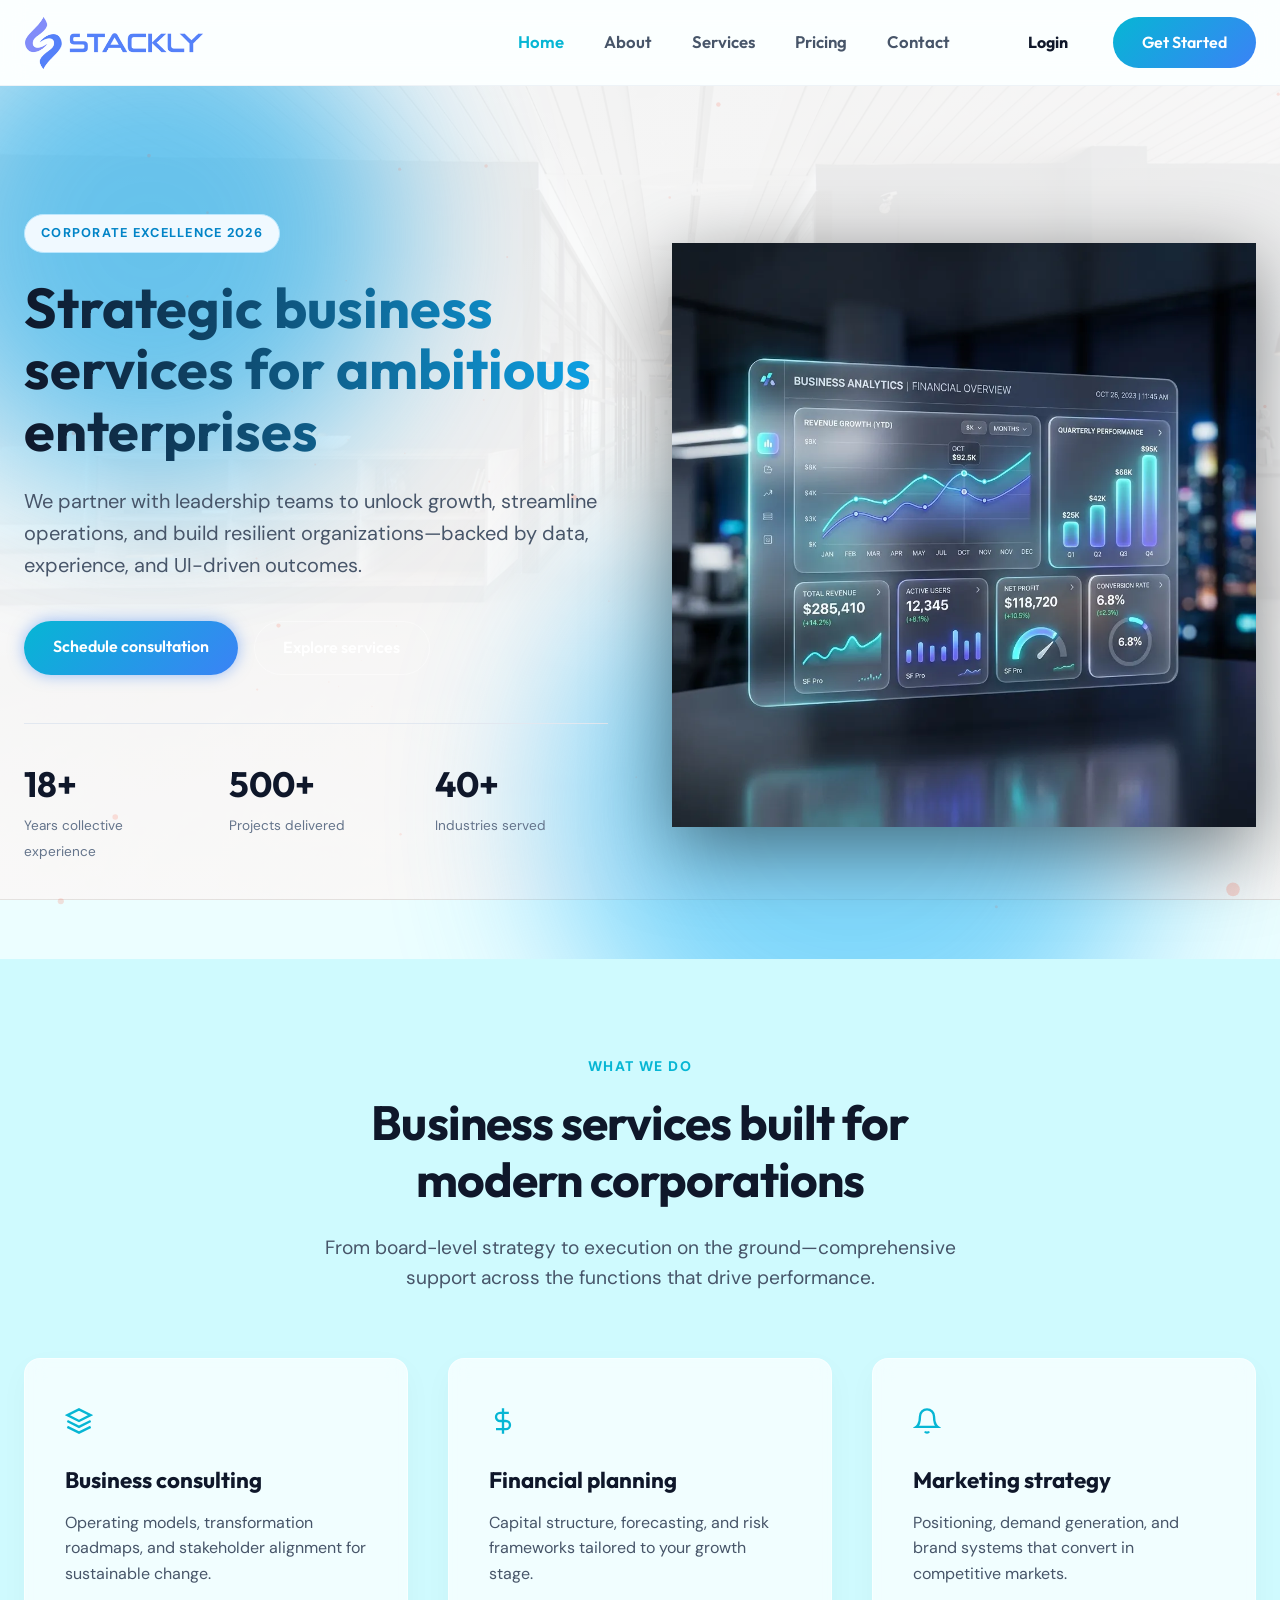
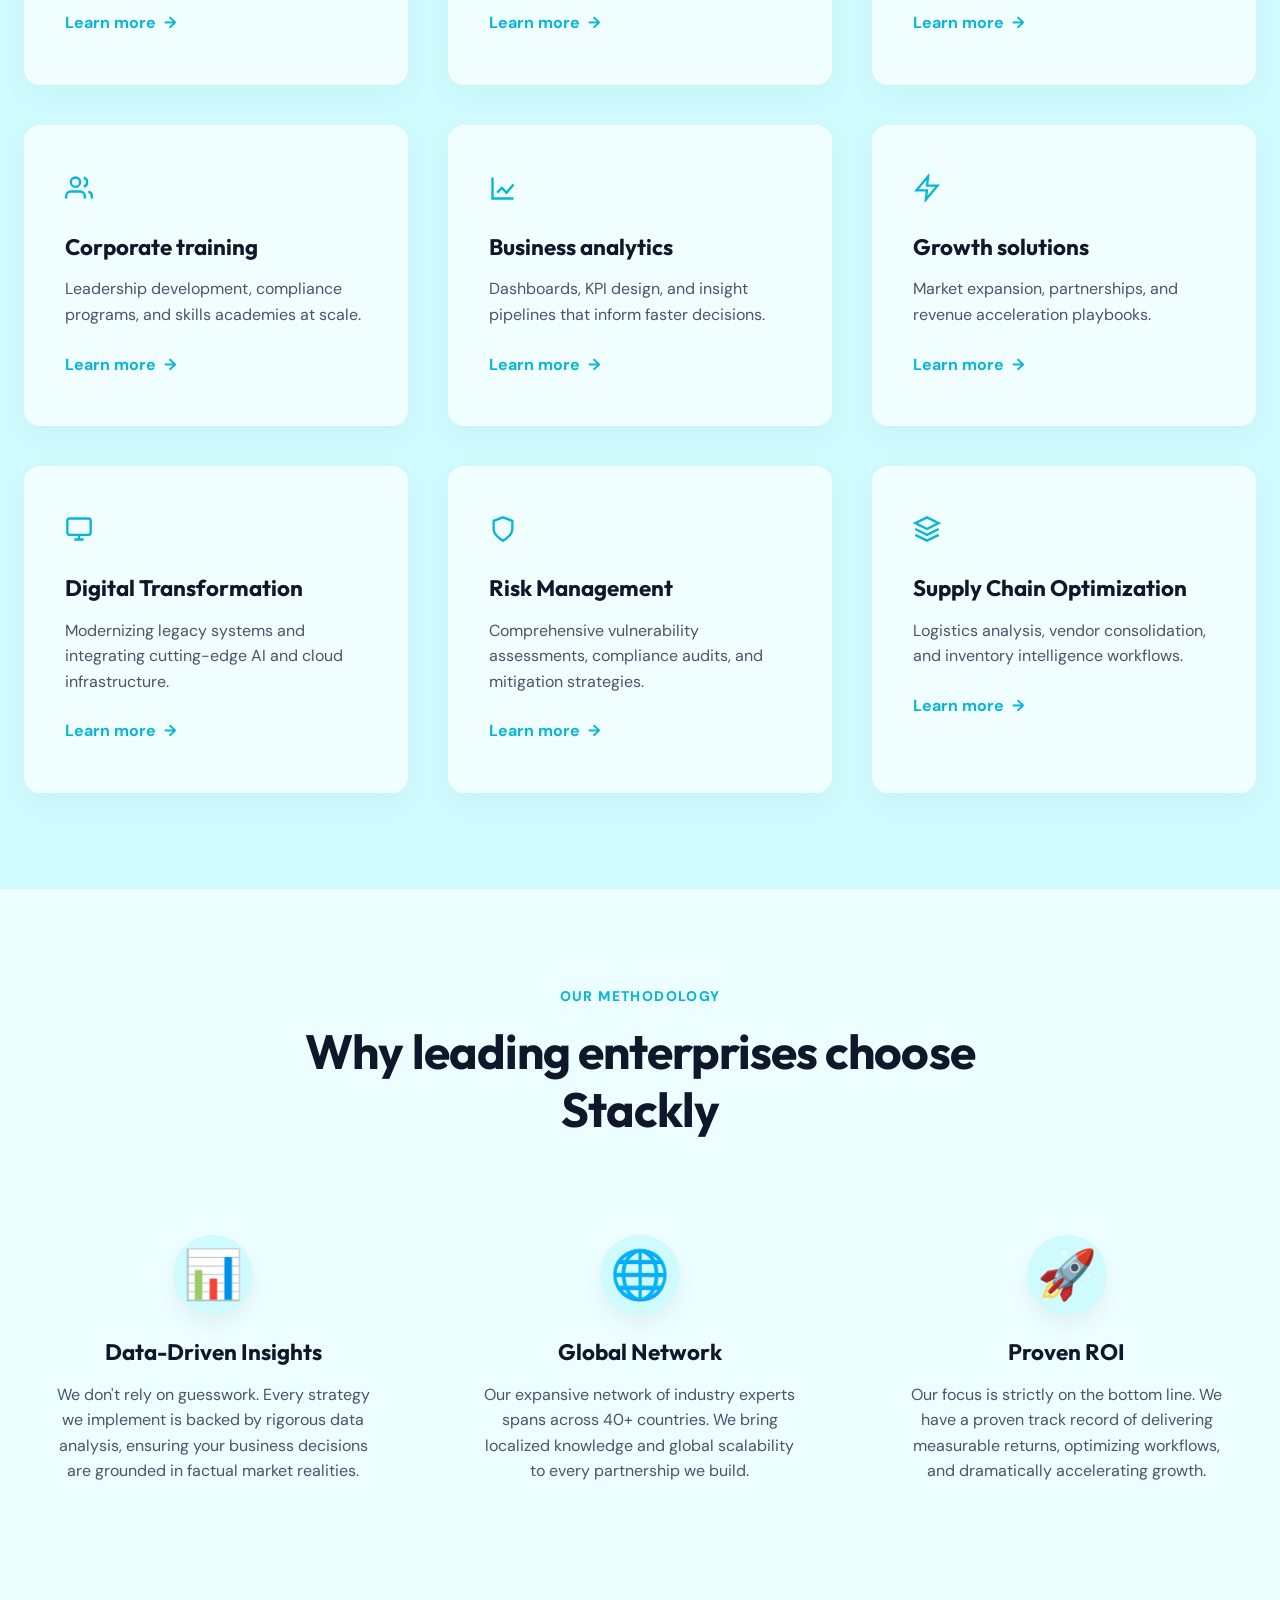
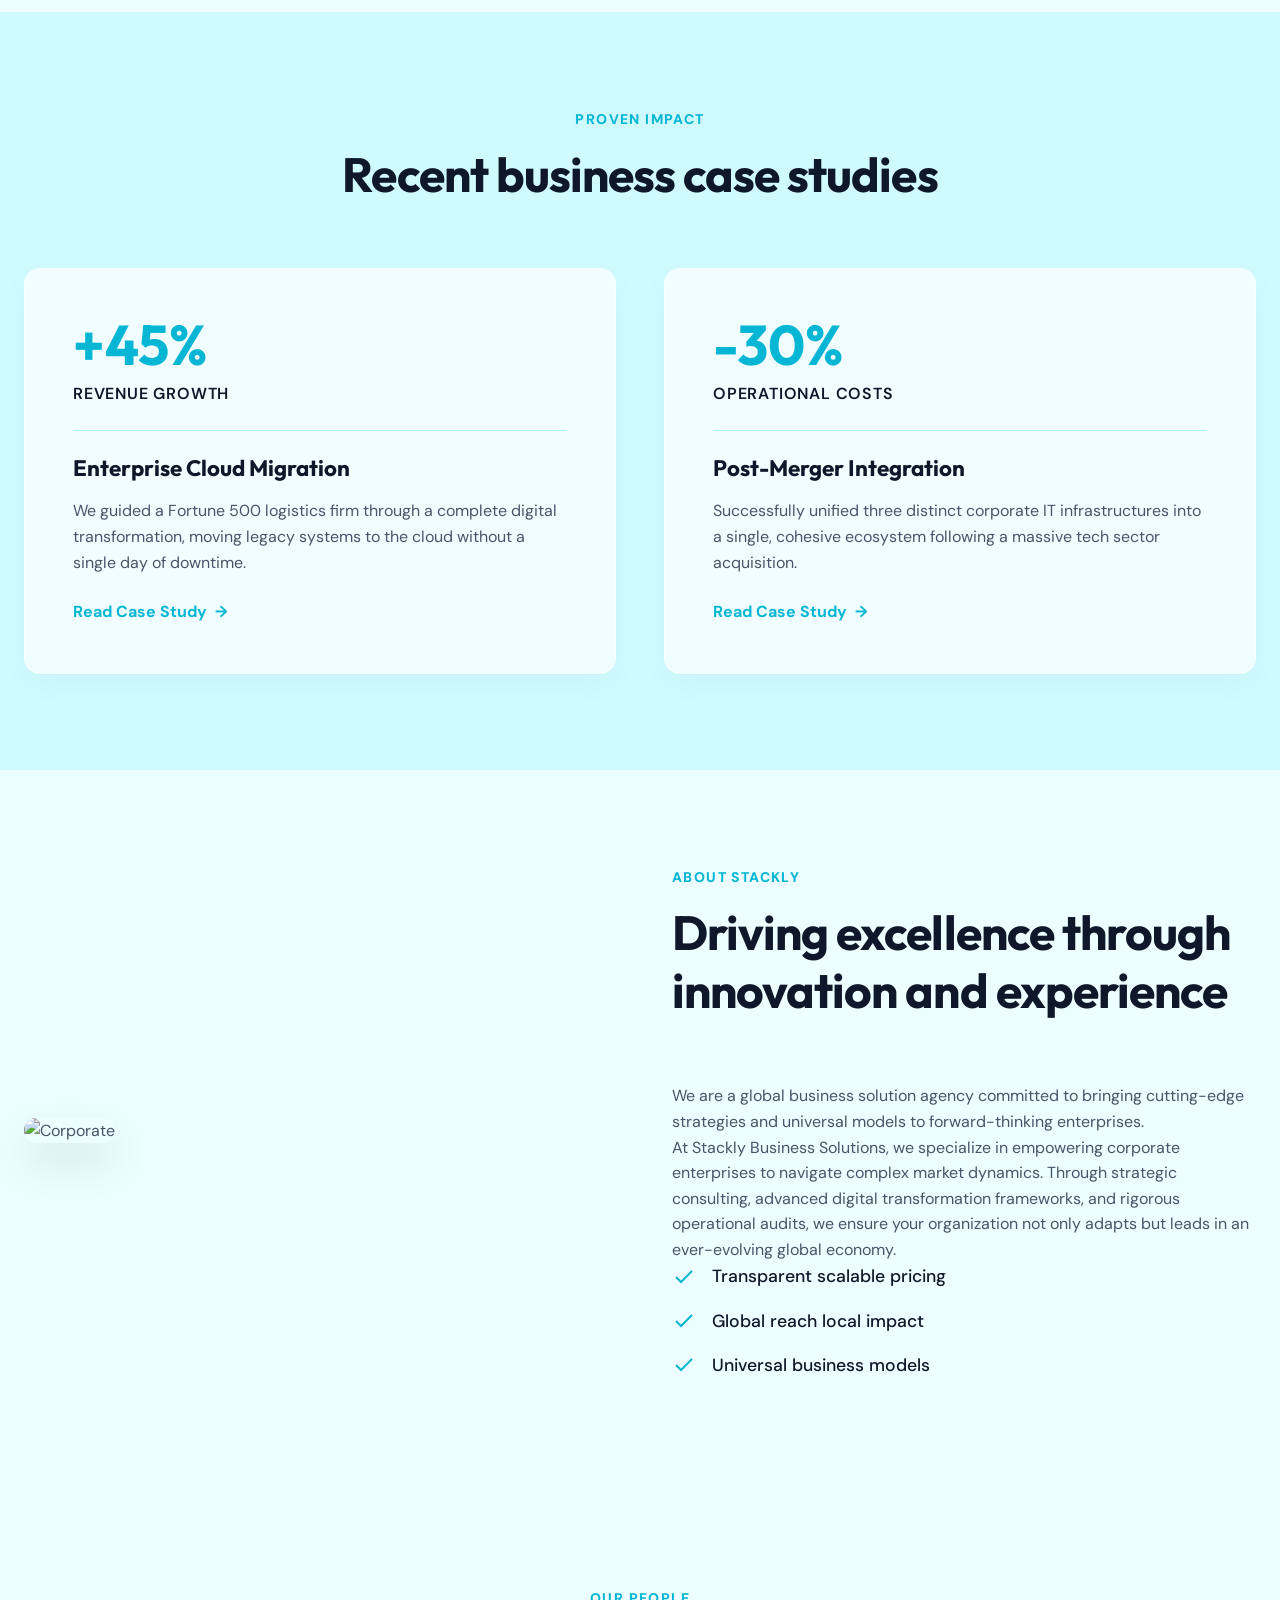
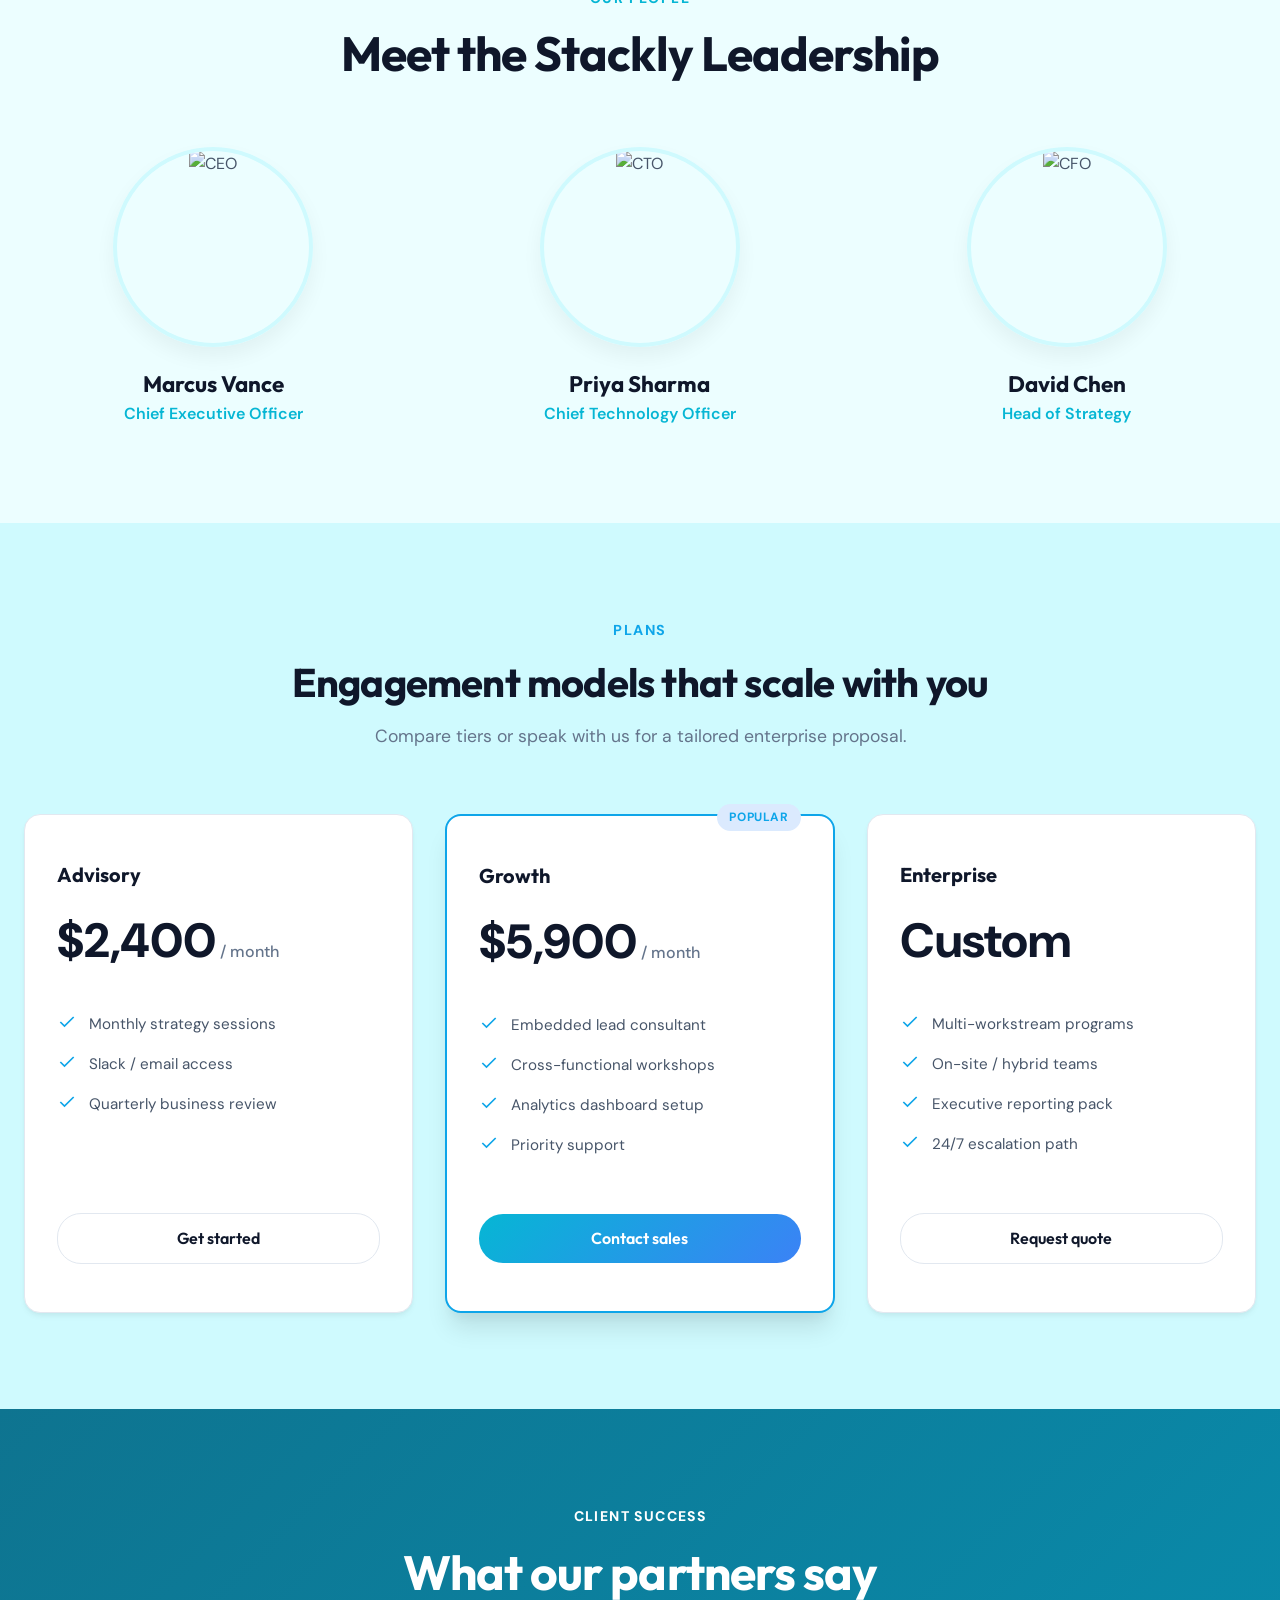
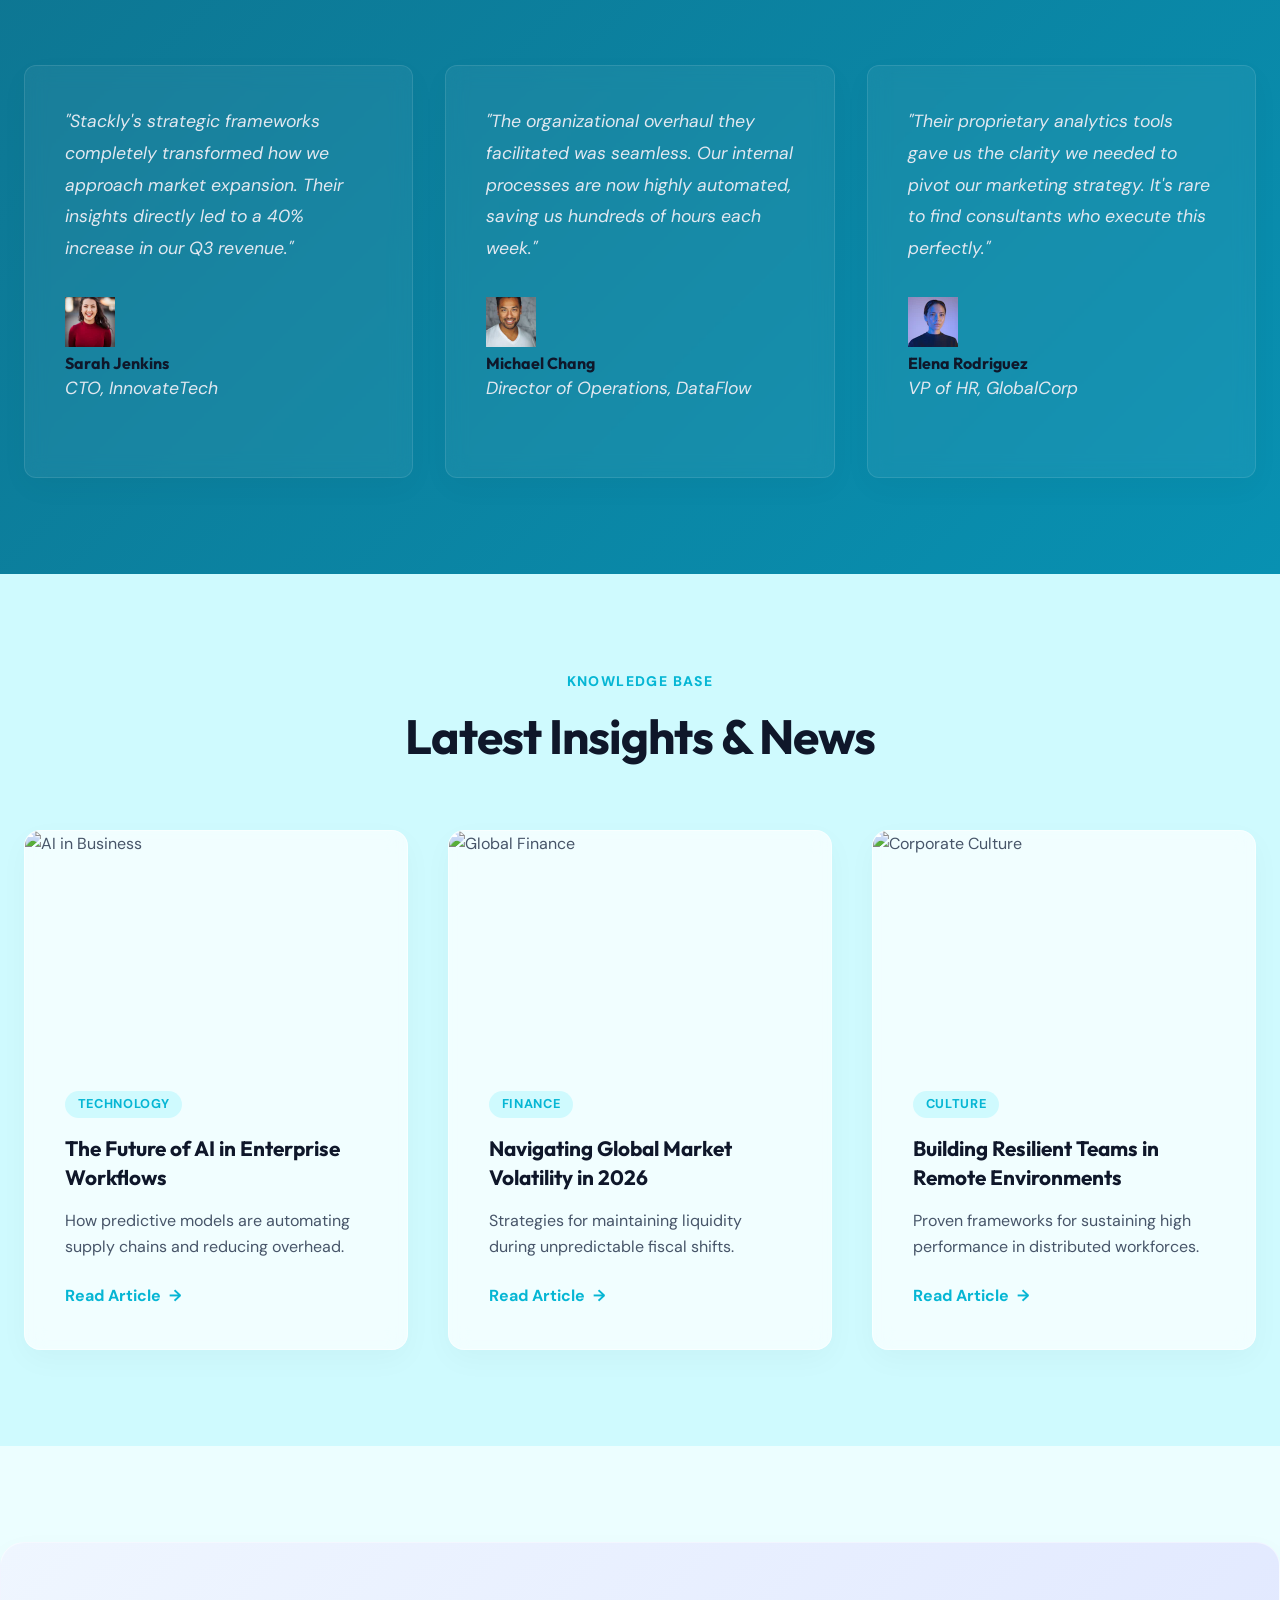
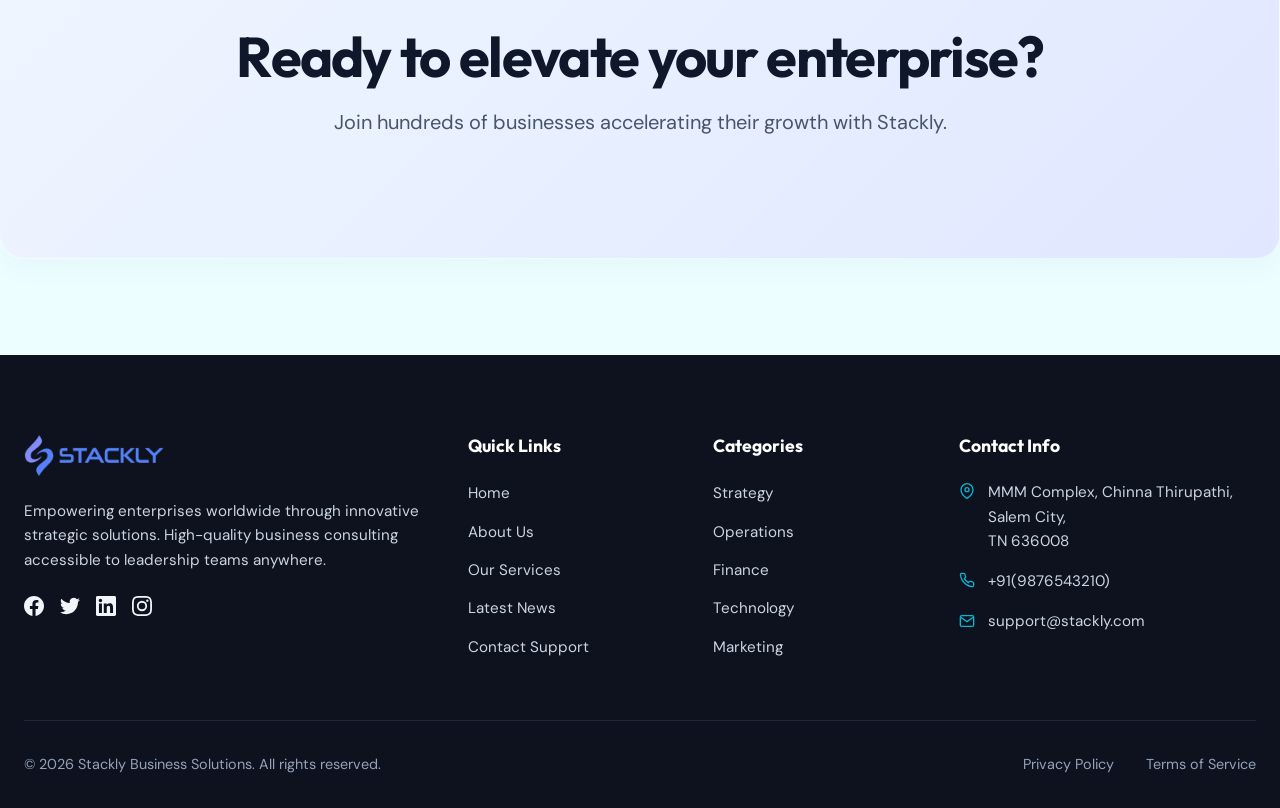
==== commit d24abd95: "Add files via upload" ====
--- a/index.html
+++ b/index.html
@@ -17,7 +17,7 @@
       <a class="logo" href="index.html" aria-label="Home">
         <img class="logo__img" src="images/stackly-logo-new.webp" alt="Stackly" width="180" height="auto" decoding="async">
       </a>
-      <button type="button" class="nav-toggle" id="nav-toggle" aria-expanded="false" aria-controls="nav-wrap" aria-label="Open menu" onclick="this.setAttribute('aria-expanded', this.getAttribute('aria-expanded') !== 'true');">
+      <button type="button" class="nav-toggle" id="nav-toggle" aria-expanded="false" aria-controls="nav-wrap" aria-label="Open menu" onclick="this.setAttribute('aria-expanded', this.getAttribute('aria-expanded') !== 'true'); document.body.classList.toggle('nav-open');">
         <span class="nav-toggle__bar"></span>
         <span class="nav-toggle__bar"></span>
         <span class="nav-toggle__bar"></span>
@@ -424,7 +424,6 @@
       <div class="container cta-box glass-card text-center animate-scroll">
         <h2>Ready to elevate your enterprise?</h2>
         <p>Join hundreds of businesses accelerating their growth with Stackly.</p>
-        <a href="404.html" class="btn btn--primary btn--large btn--glow">Start your journey today</a>
       </div>
     </section>
 
@@ -472,11 +471,11 @@
           <ul>
             <li>
               <svg width="16" height="16" viewBox="0 0 24 24" fill="none" stroke="var(--color-primary)" stroke-width="2"><path d="M21 10c0 7-9 13-9 13s-9-6-9-13a9 9 0 0118 0z"/><circle cx="12" cy="10" r="3"/></svg>
-              <span>123 Business Lane, Innovation City, NY 10001</span>
+              <span>MMM Complex, Chinna Thirupathi, Salem City,<br>TN 636008</span>
             </li>
             <li>
               <svg width="16" height="16" viewBox="0 0 24 24" fill="none" stroke="var(--color-primary)" stroke-width="2"><path d="M22 16.92v3a2 2 0 01-2.18 2 19.79 19.79 0 01-8.63-3.07 19.5 19.5 0 01-6-6 19.79 19.79 0 01-3.07-8.67A2 2 0 014.11 2h3a2 2 0 012 1.72 12.84 12.84 0 00.7 2.81 2 2 0 01-.45 2.11L8.09 9.91a16 16 0 006 6l1.27-1.27a2 2 0 012.11-.45 12.84 12.84 0 002.81.7A2 2 0 0122 16.92z"/></svg>
-              <span>+1 (555) 000-1234</span>
+              <span>+91(9876543210)</span>
             </li>
             <li>
               <svg width="16" height="16" viewBox="0 0 24 24" fill="none" stroke="var(--color-primary)" stroke-width="2"><path d="M4 4h16c1.1 0 2 .9 2 2v12c0 1.1-.9 2-2 2H4c-1.1 0-2-.9-2-2V6c0-1.1.9-2 2-2z"/><polyline points="22,6 12,13 2,6"/></svg>
--- a/css/style.css
+++ b/css/style.css
@@ -1,818 +1,827 @@
-/* style.css - Modern UI Landing Page */
-
-:root {
-  --color-primary: #06b6d4; /* Aqua Cyan */
-  --color-primary-hover: #0891b2;
-  --color-secondary: #0f172a;
-  --color-bg: #ecfeff; /* Light Aqua Blue */
-  --color-bg-muted: #cffafe; /* Muted Aqua Blue */
-  --color-text: #475569;
-  --color-heading: #0f172a;
-  --color-border: #a5f3fc;
-  
-  --font-body: 'DM Sans', sans-serif;
-  --font-heading: 'Outfit', sans-serif;
-  
-  --transition: all 0.4s cubic-bezier(0.4, 0, 0.2, 1);
-}
-
-* { box-sizing: border-box; margin: 0; padding: 0; }
-
-body {
-  font-family: var(--font-body);
-  color: var(--color-text);
-  line-height: 1.6;
-  background-color: var(--color-bg);
-  -webkit-font-smoothing: antialiased;
-}
-
-h1, h2, h3, h4, h5, h6 {
-  font-family: var(--font-heading);
-  color: var(--color-heading);
-  font-weight: 700;
-  line-height: 1.2;
-}
-
-a {
-  text-decoration: none;
-  color: var(--color-primary);
-  transition: var(--transition);
-}
-
-.container {
-  width: 100%;
-  max-width: 1280px;
-  margin: 0 auto;
-  padding: 0 1.5rem;
-}
-
-/* Header */
-.site-header {
-  background: rgba(255, 255, 255, 0.8);
-  backdrop-filter: blur(12px);
-  border-bottom: 1px solid rgba(226, 232, 240, 0.5);
-  position: sticky;
-  top: 0;
-  z-index: 1000;
-  padding: 1rem 0;
-  transition: var(--transition);
-}
-
-.site-header__inner { display: flex; justify-content: space-between; align-items: center; }
-.logo { display: flex; align-items: center; }
-.site-header__nav-inner { display: flex; align-items: center; gap: 3rem; }
-.nav-list { display: flex; list-style: none; gap: 2.5rem; }
-.nav-link { color: var(--color-text); font-weight: 600; font-family: var(--font-heading); font-size: 1.05rem; }
-.nav-link:hover, .nav-link.active { color: var(--color-primary); }
-.site-header__actions { display: flex; gap: 1rem; align-items: center; }
-.nav-toggle { display: none; }
-
-/* Buttons */
-.btn {
-  display: inline-block;
-  padding: 0.8rem 1.8rem;
-  border-radius: 50px;
-  font-weight: 600;
-  font-family: var(--font-heading);
-  cursor: pointer;
-  text-align: center;
-  transition: var(--transition);
-  border: 1px solid transparent;
-}
-.btn--primary {
-  background: linear-gradient(135deg, #06b6d4, #3b82f6);
-  color: #fff;
-  border: none;
-}
-.btn--primary:hover {
-  transform: translateY(-2px);
-  box-shadow: 0 10px 20px rgba(59, 130, 246, 0.3);
-}
-.btn--glow {
-  box-shadow: 0 0 15px rgba(59, 130, 246, 0.5);
-}
-.btn--outline-light {
-  background-color: transparent;
-  color: #fff;
-  border: 1px solid rgba(255,255,255,0.4);
-}
-.btn--outline-light:hover {
-  background-color: #fff;
-  color: var(--color-secondary);
-}
-.btn--large {
-  padding: 1rem 2.5rem;
-  font-size: 1.1rem;
-}
-.btn--nav-login {
-  color: var(--color-heading);
-  font-weight: 700;
-}
-
-/* Hero Section */
-.hero-premium {
-  background-image: linear-gradient(rgba(255,255,255,0.9), rgba(255,255,255,0.95)), url('../images/hero-bg-light.webp');
-  background-size: cover;
-  background-position: center;
-  background-attachment: fixed;
-  animation: heroZoom 20s ease-in-out infinite alternate;
-  color: #0f172a;
-  padding: 8rem 0 6rem;
-  position: relative;
-  overflow: hidden;
-}
-
-@keyframes heroZoom {
-  0% { background-size: 100%; }
-  100% { background-size: 115%; }
-}
-
-.split-hero {
-  display: grid;
-  grid-template-columns: 1fr 1fr;
-  gap: 4rem;
-  align-items: center;
-}
-
-.hero-premium__text {
-  text-align: left;
-}
-
-.glass-badge {
-  display: inline-block;
-  background: #f0f9ff;
-  backdrop-filter: blur(10px);
-  border: 1px solid #bae6fd;
-  padding: 0.5rem 1rem;
-  border-radius: 50px;
-  text-transform: uppercase;
-  letter-spacing: 0.1em;
-  font-size: 0.8rem;
-  font-weight: 700;
-  color: #0284c7;
-  margin-bottom: 1.5rem;
-}
-
-.gradient-text {
-  background: linear-gradient(to right, #0f172a, #0ea5e9);
-  -webkit-background-clip: text;
-  -webkit-text-fill-color: transparent;
-  font-size: 3.5rem;
-  line-height: 1.1;
-  margin-bottom: 1.5rem;
-}
-
-.hero-premium .lead {
-  font-size: 1.25rem;
-  color: #475569;
-  margin-bottom: 2.5rem;
-}
-
-.hero-premium__actions {
-  display: flex;
-  gap: 1rem;
-  margin-bottom: 3rem;
-}
-
-.hero-premium__stats-row {
-  display: grid;
-  grid-template-columns: repeat(3, 1fr);
-  gap: 2rem;
-  border-top: 1px solid #e2e8f0;
-  padding-top: 2rem;
-}
-
-.hero-stat strong {
-  display: block;
-  font-size: 2.2rem;
-  font-family: var(--font-heading);
-  color: #0f172a;
-}
-
-.hero-stat span { color: #64748b; font-size: 0.85rem; }
-
-.floating-ui {
-  width: 100%;
-  height: auto;
-  animation: floatUI 6s ease-in-out infinite;
-  filter: drop-shadow(0 20px 40px rgba(0,0,0,0.5));
-}
-
-@keyframes floatUI {
-  0% { transform: translateY(0px); }
-  50% { transform: translateY(-20px); }
-  100% { transform: translateY(0px); }
-}
-
-/* Trusted By Marquee */
-.trusted-by {
-  background: #ffffff;
-  padding: 3rem 0;
-  border-bottom: 1px solid var(--color-border);
-  overflow: hidden;
-}
-.trusted-by__title {
-  text-align: center;
-  font-family: var(--font-heading);
-  font-weight: 600;
-  color: #94a3b8;
-  text-transform: uppercase;
-  letter-spacing: 0.1em;
-  font-size: 0.85rem;
-  margin-bottom: 2rem;
-}
-.marquee-container {
-  width: 100%;
-  overflow: hidden;
-  position: relative;
-}
-.marquee {
-  display: flex;
-  width: 200%;
-  animation: scrollLeft 30s linear infinite;
-}
-.marquee span {
-  flex: 1;
-  text-align: center;
-  font-size: 1.5rem;
-  font-weight: 700;
-  color: #cbd5e1;
-  font-family: var(--font-heading);
-}
-@keyframes scrollLeft {
-  0% { transform: translateX(0); }
-  100% { transform: translateX(-50%); }
-}
-
-/* Section Common */
-.section { padding: 6rem 0; }
-.section--muted { background-color: var(--color-bg-muted); }
-.section__head { margin-bottom: 4rem; }
-.section__head--center { text-align: center; max-width: 700px; margin: 0 auto 4rem; }
-.section__kicker {
-  color: var(--color-primary);
-  font-weight: 800;
-  text-transform: uppercase;
-  letter-spacing: 0.1em;
-  font-size: 0.875rem;
-  margin-bottom: 1rem;
-}
-.section__title { font-size: 3rem; margin-bottom: 1.5rem; letter-spacing: -0.02em; }
-.section__lead { font-size: 1.2rem; color: var(--color-text); }
-
-/* Glass Cards */
-.services-grid {
-  display: grid;
-  grid-template-columns: repeat(auto-fit, minmax(320px, 1fr));
-  gap: 2.5rem;
-}
-.glass-card {
-  background: rgba(255, 255, 255, 0.7);
-  backdrop-filter: blur(10px);
-  border: 1px solid rgba(255, 255, 255, 0.5);
-  box-shadow: 0 10px 30px rgba(0, 0, 0, 0.03);
-  padding: 3rem 2.5rem;
-  border-radius: 16px;
-  transition: var(--transition);
-  position: relative;
-  overflow: hidden;
-}
-.glass-card::before {
-  content: "";
-  position: absolute;
-  top: 0; left: 0; right: 0; bottom: 0;
-  background: linear-gradient(135deg, rgba(59, 130, 246, 0.05), rgba(99, 102, 241, 0.05));
-  opacity: 0;
-  transition: var(--transition);
-}
-.glass-card:hover {
-  transform: translateY(-10px);
-  box-shadow: 0 20px 40px rgba(59, 130, 246, 0.1);
-  border-color: rgba(59, 130, 246, 0.2);
-}
-.glass-card:hover::before { opacity: 1; }
-
-.service-card__icon {
-  color: var(--color-primary);
-  margin-bottom: 1.5rem;
-  position: relative;
-  z-index: 1;
-}
-.glass-card h3 { font-size: 1.4rem; margin-bottom: 1rem; position: relative; z-index: 1; }
-.glass-card p { color: var(--color-text); margin-bottom: 1.5rem; position: relative; z-index: 1; }
-.learn-more { font-weight: 700; display: flex; align-items: center; gap: 0.5rem; position: relative; z-index: 1; }
-.learn-more:hover { gap: 1rem; }
-
-/* About Split */
-.about-split {
-  display: grid;
-  grid-template-columns: 1fr 1fr;
-  gap: 4rem;
-  align-items: center;
-}
-.about-content p {
-  font-size: 1.25rem;
-  line-height: 1.8;
-  color: #000000 !important;
-  font-weight: 500;
-}
-.feature-list li {
-  display: flex; gap: 1rem; align-items: center; margin-bottom: 1rem;
-  font-size: 1.1rem; font-weight: 500; color: var(--color-heading);
-}
-
-/* Testimonials */
-.bg-gradient {
-  background: linear-gradient(135deg, #0e7490, #0891b2);
-}
-.testimonials-grid {
-  display: grid;
-  grid-template-columns: repeat(auto-fit, minmax(300px, 1fr));
-  gap: 2rem;
-}
-.testimonial-card {
-  background: rgba(255, 255, 255, 0.05);
-  backdrop-filter: blur(10px);
-  border: 1px solid rgba(255, 255, 255, 0.1);
-  padding: 2.5rem;
-  border-radius: 12px;
-  color: #fff;
-}
-.stars { color: #fbbf24; margin-bottom: 1rem; font-size: 1.2rem; }
-.testimonial-card p { font-size: 1.1rem; font-style: italic; margin-bottom: 2rem; line-height: 1.8; color: #e2e8f0; }
-.author { display: flex; align-items: center; gap: 1rem; }
-.author-avatar img { width: 50px; height: 50px; border-radius: 50%; border: 2px solid var(--color-primary); }
-.author h4 { font-size: 1rem; color: #fff; margin-bottom: 0.2rem; }
-.author span { font-size: 0.85rem; color: #94a3b8; }
-
-/* Why Us Section */
-.why-us-grid {
-  display: grid;
-  grid-template-columns: repeat(auto-fit, minmax(300px, 1fr));
-  gap: 3rem;
-}
-.why-us-card {
-  text-align: center;
-  padding: 2rem;
-}
-.why-us-icon {
-  font-size: 3rem;
-  margin-bottom: 1.5rem;
-  background: var(--color-bg-muted);
-  width: 80px;
-  height: 80px;
-  line-height: 80px;
-  border-radius: 50%;
-  margin-left: auto;
-  margin-right: auto;
-  box-shadow: 0 10px 20px rgba(0,0,0,0.05);
-}
-.why-us-card h3 {
-  font-size: 1.4rem;
-  margin-bottom: 1rem;
-}
-
-/* Case Studies */
-.case-studies-grid {
-  display: grid;
-  grid-template-columns: repeat(auto-fit, minmax(350px, 1fr));
-  gap: 3rem;
-}
-.case-study-card {
-  position: relative;
-  padding: 3rem;
-}
-.case-study__metric {
-  display: flex;
-  flex-direction: column;
-  margin-bottom: 1.5rem;
-  padding-bottom: 1.5rem;
-  border-bottom: 1px solid var(--color-border);
-}
-.case-study__metric strong {
-  font-size: 3.5rem;
-  color: var(--color-primary);
-  line-height: 1;
-  font-family: var(--font-heading);
-}
-.case-study__metric span {
-  font-weight: 600;
-  color: var(--color-heading);
-  text-transform: uppercase;
-  letter-spacing: 0.05em;
-  margin-top: 0.5rem;
-}
-.case-study-card h3 {
-  font-size: 1.4rem;
-  margin-bottom: 1rem;
-}
-
-/* Team Section */
-.team-grid {
-  display: grid;
-  grid-template-columns: repeat(auto-fit, minmax(250px, 1fr));
-  gap: 3rem;
-}
-.team-card {
-  text-align: center;
-}
-.team-card__image-wrapper {
-  width: 200px;
-  height: 200px;
-  margin: 0 auto 1.5rem;
-  border-radius: 50%;
-  overflow: hidden;
-  border: 4px solid var(--color-bg-muted);
-  box-shadow: 0 10px 20px rgba(0,0,0,0.05);
-}
-.team-card__image-wrapper img {
-  width: 100%;
-  height: 100%;
-  object-fit: cover;
-  transition: var(--transition);
-}
-.team-card:hover .team-card__image-wrapper img {
-  transform: scale(1.1);
-}
-.team-card h3 {
-  font-size: 1.4rem;
-  margin-bottom: 0.2rem;
-}
-.team-card p {
-  color: var(--color-primary);
-  font-weight: 600;
-}
-
-/* Insights Section */
-.insights-grid {
-  display: grid;
-  grid-template-columns: repeat(auto-fit, minmax(320px, 1fr));
-  gap: 2.5rem;
-}
-.insight-card {
-  padding: 0; /* Override glass-card padding */
-  display: flex;
-  flex-direction: column;
-}
-.insight-card__img {
-  width: 100%;
-  height: 220px;
-  object-fit: cover;
-}
-.insight-card__content {
-  padding: 2.5rem;
-  flex: 1;
-  display: flex;
-  flex-direction: column;
-}
-.insight-card__tag {
-  display: inline-block;
-  background: var(--color-bg-muted);
-  color: var(--color-primary);
-  padding: 0.2rem 0.8rem;
-  border-radius: 50px;
-  font-size: 0.8rem;
-  font-weight: 700;
-  text-transform: uppercase;
-  letter-spacing: 0.05em;
-  margin-bottom: 1rem;
-  align-self: flex-start;
-}
-.insight-card h3 {
-  font-size: 1.3rem;
-  margin-bottom: 1rem;
-  line-height: 1.4;
-}
-.insight-card p {
-  margin-bottom: 1.5rem;
-  flex: 1;
-}
-
-/* CTA Bottom */
-.cta-box {
-  background: linear-gradient(135deg, #eff6ff, #e0e7ff);
-  padding: 5rem;
-  border-radius: 24px;
-}
-.text-center { text-align: center; }
-.cta-box h2 { font-size: 3.5rem; margin-bottom: 1rem; letter-spacing: -0.03em; }
-.cta-box p { font-size: 1.25rem; color: var(--color-text); margin-bottom: 2.5rem; }
-
-/* Footer Layout */
-.site-footer {
-  background-color: #0d121e; /* Very dark navy to match screenshot */
-  color: #94a3b8;
-  padding: 5rem 0 0 0;
-}
-.footer-grid {
-  display: grid;
-  grid-template-columns: 2fr 1fr 1fr 1.5fr;
-  gap: 3rem;
-  margin-bottom: 3rem;
-}
-.footer-col h4 {
-  color: #ffffff;
-  font-size: 1.1rem;
-  margin-bottom: 1.5rem;
-  font-family: var(--font-heading);
-}
-.footer-logo {
-  margin-bottom: 1rem;
-  filter: invert(41%) sepia(83%) saturate(3025%) hue-rotate(207deg) brightness(100%) contrast(95%);
-}
-.logo__img {
-  filter: invert(41%) sepia(83%) saturate(3025%) hue-rotate(207deg) brightness(100%) contrast(95%);
-}
-.footer-desc {
-  font-size: 0.95rem;
-  line-height: 1.6;
-  margin-bottom: 1.5rem;
-  color: #cbd5e1;
-}
-.footer-socials {
-  display: flex;
-  gap: 1rem;
-}
-.footer-socials a {
-  color: #f1f5f9;
-  display: flex;
-  align-items: center;
-  justify-content: center;
-  transition: color 0.3s;
-}
-.footer-socials a:hover {
-  color: var(--color-primary);
-}
-.footer-col ul {
-  list-style: none;
-  padding: 0;
-  margin: 0;
-}
-.footer-col ul li {
-  margin-bottom: 0.8rem;
-}
-.footer-col ul li a {
-  color: #cbd5e1;
-  text-decoration: none;
-  font-size: 0.95rem;
-  transition: color 0.3s;
-}
-.footer-col ul li a:hover {
-  color: var(--color-primary);
-}
-.footer-col--contact ul li {
-  display: flex;
-  align-items: flex-start;
-  gap: 0.8rem;
-  margin-bottom: 1rem;
-  font-size: 0.95rem;
-  color: #cbd5e1;
-}
-.footer-col--contact ul li svg {
-  margin-top: 0.2rem;
-  flex-shrink: 0;
-}
-.footer-bottom {
-  border-top: 1px solid #1e293b;
-  padding: 2rem 0;
-  display: flex;
-  justify-content: space-between;
-  align-items: center;
-  font-size: 0.9rem;
-  color: #94a3b8;
-}
-.footer-bottom__right {
-  display: flex;
-  gap: 2rem;
-}
-.footer-bottom__right a {
-  color: #94a3b8;
-  transition: color 0.3s;
-}
-.footer-bottom__right a:hover {
-  color: var(--color-primary);
-}
-
-/* Responsive */
-@media (max-width: 992px) {
-  .split-hero { grid-template-columns: 1fr; text-align: center; }
-  .hero-premium__text { text-align: center; }
-  .hero-premium__actions { justify-content: center; }
-  .about-split { grid-template-columns: 1fr; }
-  .hero-premium h1 { font-size: 2.8rem; }
-  .section__title { font-size: 2.5rem; }
-  .cta-box { padding: 3rem 1.5rem; }
-  .cta-box h2 { font-size: 2.5rem; }
-  .footer-grid { grid-template-columns: 1fr 1fr; }
-}
-@media (max-width: 768px) {
-  .site-header__nav-inner { display: none; }
-  .nav-toggle { display: block; background: none; border: none; cursor: pointer; position: relative; z-index: 1001; }
-  .nav-toggle__bar { display: block; width: 25px; height: 3px; background: var(--color-heading); margin: 5px 0; transition: all 0.3s ease; }
-  
-  .hero-premium__stats-row { grid-template-columns: 1fr; }
-  
-  /* Full screen overlay styles */
-  .nav-toggle[aria-expanded="true"] ~ .site-header__nav-wrap {
-    display: flex !important;
-    position: fixed;
-    top: 0;
-    left: 0;
-    width: 100vw;
-    height: 100vh;
-    background: #ffffff;
-    z-index: 1000;
-    align-items: center;
-    justify-content: center;
-  }
-  
-  .nav-toggle[aria-expanded="true"] ~ .site-header__nav-wrap .site-header__nav-inner {
-    display: flex;
-    flex-direction: column;
-    align-items: center;
-    width: 100%;
-  }
-
-  .nav-toggle[aria-expanded="true"] ~ .site-header__nav-wrap .nav-list {
-    display: flex;
-    flex-direction: column;
-    gap: 2rem;
-    align-items: center;
-    margin-bottom: 3rem;
-  }
-  
-  .nav-toggle[aria-expanded="true"] ~ .site-header__nav-wrap .nav-link {
-    font-size: 1.5rem;
-    color: #1e293b;
-    font-weight: 600;
-  }
-  
-  .nav-toggle[aria-expanded="true"] ~ .site-header__nav-wrap .nav-link.active {
-    color: #0ea5e9; /* Active color from screenshot style */
-  }
-
-  .nav-toggle[aria-expanded="true"] ~ .site-header__nav-wrap .site-header__actions {
-    display: flex;
-    flex-direction: column;
-    align-items: center;
-    gap: 1.5rem;
-  }
-  
-  .nav-toggle[aria-expanded="true"] ~ .site-header__nav-wrap .site-header__actions .btn {
-    padding: 16px 24px;
-    font-size: 1.1rem;
-    background: #1f3a55; /* Match screenshot Sign In button color */
-    color: #ffffff;
-    border: none;
-    border-radius: 8px;
-    min-width: 120px;
-    text-align: center;
-    display: flex;
-    flex-direction: column;
-    align-items: center;
-    justify-content: center;
-    line-height: 1.3;
-  }
-
-  /* Hamburger to X animation and fixed positioning */
-  .nav-toggle[aria-expanded="true"] {
-    position: fixed;
-    top: 25px;
-    right: 25px;
-  }
-  .nav-toggle[aria-expanded="true"] .nav-toggle__bar {
-    background: #1e293b; /* Ensure X is dark on white background */
-  }
-  .nav-toggle[aria-expanded="true"] .nav-toggle__bar:nth-child(1) {
-    transform: translateY(8px) rotate(45deg);
-  }
-  .nav-toggle[aria-expanded="true"] .nav-toggle__bar:nth-child(2) {
-    opacity: 0;
-  }
-  .nav-toggle[aria-expanded="true"] .nav-toggle__bar:nth-child(3) {
-    transform: translateY(-8px) rotate(-45deg);
-  }
-}
-@media (max-width: 576px) {
-  .footer-grid { grid-template-columns: 1fr; }
-  .footer-bottom { flex-direction: column; gap: 1rem; text-align: center; }
-}
-@media (max-width: 480px) {
-  .hero-premium { padding: 6rem 0 3rem; }
-  .split-hero { gap: 2rem; }
-  .gradient-text { font-size: 2rem !important; line-height: 1.3; word-wrap: break-word; }
-  .hero-premium .lead { font-size: 1rem; margin-bottom: 2rem; line-height: 1.5; }
-  .hero-premium__actions { display: flex; flex-direction: column; width: 100%; gap: 1rem; margin-bottom: 2rem; }
-  .hero-premium__actions .btn { width: 100%; display: flex; align-items: center; justify-content: center; padding: 14px; }
-  .hero-premium__stats-row { display: flex; flex-direction: column; gap: 1.5rem; padding-top: 1.5rem; }
-  .hero-stat strong { font-size: 1.8rem; line-height: 1.1; }
-  .glass-badge { font-size: 0.75rem; padding: 0.5rem 1rem; white-space: normal; height: auto; }
-  .floating-ui { max-width: 100%; height: auto; margin-top: 1rem; }
-}
-@media (max-width: 350px) {
-  .hero-premium { padding: 5rem 0 2rem; }
-  .gradient-text { font-size: 1.7rem !important; line-height: 1.3; }
-  .hero-premium__actions .btn { padding: 12px; font-size: 1rem; }
-}
-
-/* Pricing Section */
-.pricing-header { text-align: center; margin-bottom: 4rem; }
-.pricing-header .section__kicker { color: #0ea5e9; font-weight: 700; letter-spacing: 0.1em; text-transform: uppercase; font-size: 0.9rem; margin-bottom: 1rem; display: block; }
-.pricing-header .section__title { font-size: 2.5rem; margin-bottom: 1rem; color: #0f172a; }
-.pricing-header p { color: #64748b; font-size: 1.1rem; }
-
-.pricing-grid {
-  display: grid;
-  grid-template-columns: repeat(auto-fit, minmax(300px, 1fr));
-  gap: 2rem;
-  align-items: stretch;
-}
-
-.pricing-card {
-  background: #ffffff;
-  border: 1px solid #e2e8f0;
-  border-radius: 16px;
-  padding: 3rem 2rem;
-  display: flex;
-  flex-direction: column;
-  position: relative;
-  transition: all 0.3s ease;
-  box-shadow: 0 4px 6px -1px rgba(0, 0, 0, 0.05), 0 2px 4px -1px rgba(0, 0, 0, 0.03);
-}
-
-.pricing-card:hover {
-  transform: translateY(-5px);
-  box-shadow: 0 20px 25px -5px rgba(0, 0, 0, 0.1), 0 10px 10px -5px rgba(0, 0, 0, 0.04);
-}
-
-.pricing-card--popular {
-  border: 2px solid #0ea5e9;
-  transform: scale(1.02);
-  box-shadow: 0 20px 25px -5px rgba(0, 0, 0, 0.1), 0 10px 10px -5px rgba(0, 0, 0, 0.04);
-}
-@media (max-width: 768px) { .pricing-card--popular { transform: none; } }
-
-.pricing-card--popular:hover {
-  transform: scale(1.02) translateY(-5px);
-}
-@media (max-width: 768px) { .pricing-card--popular:hover { transform: translateY(-5px); } }
-
-.popular-badge {
-  position: absolute;
-  top: -12px;
-  right: 2rem;
-  background: #dbeafe;
-  color: #0ea5e9;
-  font-weight: 700;
-  font-size: 0.75rem;
-  padding: 4px 12px;
-  border-radius: 20px;
-  text-transform: uppercase;
-  letter-spacing: 0.05em;
-}
-
-.pricing-tier { font-size: 1.25rem; font-weight: 700; color: #0f172a; margin-bottom: 1rem; }
-.pricing-price { font-size: 3rem; font-weight: 800; color: #0f172a; margin-bottom: 2rem; display: flex; align-items: baseline; gap: 0.25rem; }
-.pricing-price span { font-size: 1rem; font-weight: 500; color: #64748b; }
-
-.pricing-features { list-style: none; padding: 0; margin: 0 0 2.5rem 0; flex-grow: 1; }
-.pricing-features li { display: flex; align-items: flex-start; gap: 0.75rem; margin-bottom: 1rem; color: #475569; font-size: 0.95rem; }
-.pricing-features li svg { flex-shrink: 0; width: 1.25rem; height: 1.25rem; color: #0ea5e9; }
-
-.pricing-card .btn { width: 100%; text-align: center; justify-content: center; padding: 12px 24px; border-radius: 24px; font-weight: 600; }
-.btn--outline-pricing { background: transparent; color: #0f172a; border: 1px solid #e2e8f0; transition: all 0.2s ease; }
-.btn--outline-pricing:hover { border-color: #cbd5e1; background: #f8fafc; }
-
-/* Animated UI Background Blobs */
-.bg-shape {
-  position: absolute;
-  filter: blur(80px);
-  z-index: 0;
-  opacity: 0.6;
-  border-radius: 50%;
-  animation: blob-bounce 10s infinite alternate cubic-bezier(0.4, 0, 0.2, 1);
-}
-.bg-shape-1 {
-  width: 500px;
-  height: 500px;
-  background: #0ea5e9;
-  top: -100px;
-  left: -100px;
-}
-.bg-shape-2 {
-  width: 600px;
-  height: 600px;
-  background: #38bdf8;
-  bottom: -150px;
-  right: 10%;
-  animation-delay: -2s;
-  animation-direction: alternate-reverse;
-}
-@keyframes blob-bounce {
-  0% { transform: scale(1) translate(0, 0); }
-  50% { transform: scale(1.1) translate(50px, 30px); }
-  100% { transform: scale(0.9) translate(-30px, 50px); }
-}
+/* style.css - Modern UI Landing Page */
+
+:root {
+  --color-primary: #06b6d4; /* Aqua Cyan */
+  --color-primary-hover: #0891b2;
+  --color-secondary: #0f172a;
+  --color-bg: #ecfeff; /* Light Aqua Blue */
+  --color-bg-muted: #cffafe; /* Muted Aqua Blue */
+  --color-text: #475569;
+  --color-heading: #0f172a;
+  --color-border: #a5f3fc;
+  
+  --font-body: 'DM Sans', sans-serif;
+  --font-heading: 'Outfit', sans-serif;
+  
+  --transition: all 0.4s cubic-bezier(0.4, 0, 0.2, 1);
+}
+
+* { box-sizing: border-box; margin: 0; padding: 0; }
+
+body {
+  font-family: var(--font-body);
+  color: var(--color-text);
+  line-height: 1.6;
+  background-color: var(--color-bg);
+  -webkit-font-smoothing: antialiased;
+}
+
+h1, h2, h3, h4, h5, h6 {
+  font-family: var(--font-heading);
+  color: var(--color-heading);
+  font-weight: 700;
+  line-height: 1.2;
+}
+
+a {
+  text-decoration: none;
+  color: var(--color-primary);
+  transition: var(--transition);
+}
+
+.container {
+  width: 100%;
+  max-width: 1280px;
+  margin: 0 auto;
+  padding: 0 1.5rem;
+}
+
+/* Header */
+.site-header {
+  background: rgba(255, 255, 255, 0.8);
+  backdrop-filter: blur(12px);
+  border-bottom: 1px solid rgba(226, 232, 240, 0.5);
+  position: sticky;
+  top: 0;
+  z-index: 1000;
+  padding: 1rem 0;
+  transition: var(--transition);
+}
+
+.site-header__inner { display: flex; justify-content: space-between; align-items: center; }
+.logo { display: flex; align-items: center; }
+.site-header__nav-inner { display: flex; align-items: center; gap: 3rem; }
+.nav-list { display: flex; list-style: none; gap: 2.5rem; }
+.nav-link { color: var(--color-text); font-weight: 600; font-family: var(--font-heading); font-size: 1.05rem; }
+.nav-link:hover, .nav-link.active { color: var(--color-primary); }
+.site-header__actions { display: flex; gap: 1rem; align-items: center; }
+.nav-toggle { display: none; }
+
+/* Buttons */
+.btn {
+  display: inline-block;
+  padding: 0.8rem 1.8rem;
+  border-radius: 50px;
+  font-weight: 600;
+  font-family: var(--font-heading);
+  cursor: pointer;
+  text-align: center;
+  transition: var(--transition);
+  border: 1px solid transparent;
+}
+.btn--primary {
+  background: linear-gradient(135deg, #06b6d4, #3b82f6);
+  color: #fff;
+  border: none;
+}
+.btn--primary:hover {
+  transform: translateY(-2px);
+  box-shadow: 0 10px 20px rgba(59, 130, 246, 0.3);
+}
+.btn--glow {
+  box-shadow: 0 0 15px rgba(59, 130, 246, 0.5);
+}
+.btn--outline-light {
+  background-color: transparent;
+  color: #fff;
+  border: 1px solid rgba(255,255,255,0.4);
+}
+.btn--outline-light:hover {
+  background-color: #fff;
+  color: var(--color-secondary);
+}
+.btn--large {
+  padding: 1rem 2.5rem;
+  font-size: 1.1rem;
+}
+.btn--nav-login {
+  color: var(--color-heading);
+  font-weight: 700;
+}
+
+/* Hero Section */
+.hero-premium {
+  background-image: linear-gradient(rgba(255,255,255,0.9), rgba(255,255,255,0.95)), url('../images/hero-bg-light.webp');
+  background-size: cover;
+  background-position: center;
+  background-attachment: fixed;
+  animation: heroZoom 20s ease-in-out infinite alternate;
+  color: #0f172a;
+  padding: 8rem 0 6rem;
+  position: relative;
+  overflow: hidden;
+}
+
+@keyframes heroZoom {
+  0% { background-size: 100%; }
+  100% { background-size: 115%; }
+}
+
+.split-hero {
+  display: grid;
+  grid-template-columns: 1fr 1fr;
+  gap: 4rem;
+  align-items: center;
+}
+
+.hero-premium__text {
+  text-align: left;
+}
+
+.glass-badge {
+  display: inline-block;
+  background: #f0f9ff;
+  backdrop-filter: blur(10px);
+  border: 1px solid #bae6fd;
+  padding: 0.5rem 1rem;
+  border-radius: 50px;
+  text-transform: uppercase;
+  letter-spacing: 0.1em;
+  font-size: 0.8rem;
+  font-weight: 700;
+  color: #0284c7;
+  margin-bottom: 1.5rem;
+}
+
+.gradient-text {
+  background: linear-gradient(to right, #0f172a, #0ea5e9);
+  -webkit-background-clip: text;
+  -webkit-text-fill-color: transparent;
+  font-size: 3.5rem;
+  line-height: 1.1;
+  margin-bottom: 1.5rem;
+}
+
+.hero-premium .lead {
+  font-size: 1.25rem;
+  color: #475569;
+  margin-bottom: 2.5rem;
+}
+
+.hero-premium__actions {
+  display: flex;
+  gap: 1rem;
+  margin-bottom: 3rem;
+}
+
+.hero-premium__stats-row {
+  display: grid;
+  grid-template-columns: repeat(3, 1fr);
+  gap: 2rem;
+  border-top: 1px solid #e2e8f0;
+  padding-top: 2rem;
+}
+
+.hero-stat strong {
+  display: block;
+  font-size: 2.2rem;
+  font-family: var(--font-heading);
+  color: #0f172a;
+}
+
+.hero-stat span { color: #64748b; font-size: 0.85rem; }
+
+.floating-ui {
+  width: 100%;
+  height: auto;
+  animation: floatUI 6s ease-in-out infinite;
+  filter: drop-shadow(0 20px 40px rgba(0,0,0,0.5));
+}
+
+@keyframes floatUI {
+  0% { transform: translateY(0px); }
+  50% { transform: translateY(-20px); }
+  100% { transform: translateY(0px); }
+}
+
+/* Trusted By Marquee */
+.trusted-by {
+  background: #ffffff;
+  padding: 3rem 0;
+  border-bottom: 1px solid var(--color-border);
+  overflow: hidden;
+}
+.trusted-by__title {
+  text-align: center;
+  font-family: var(--font-heading);
+  font-weight: 600;
+  color: #94a3b8;
+  text-transform: uppercase;
+  letter-spacing: 0.1em;
+  font-size: 0.85rem;
+  margin-bottom: 2rem;
+}
+.marquee-container {
+  width: 100%;
+  overflow: hidden;
+  position: relative;
+}
+.marquee {
+  display: flex;
+  width: 200%;
+  animation: scrollLeft 30s linear infinite;
+}
+.marquee span {
+  flex: 1;
+  text-align: center;
+  font-size: 1.5rem;
+  font-weight: 700;
+  color: #cbd5e1;
+  font-family: var(--font-heading);
+}
+@keyframes scrollLeft {
+  0% { transform: translateX(0); }
+  100% { transform: translateX(-50%); }
+}
+
+/* Section Common */
+.section { padding: 6rem 0; }
+.section--muted { background-color: var(--color-bg-muted); }
+.section__head { margin-bottom: 4rem; }
+.section__head--center { text-align: center; max-width: 700px; margin: 0 auto 4rem; }
+.section__kicker {
+  color: var(--color-primary);
+  font-weight: 800;
+  text-transform: uppercase;
+  letter-spacing: 0.1em;
+  font-size: 0.875rem;
+  margin-bottom: 1rem;
+}
+.section__title { font-size: 3rem; margin-bottom: 1.5rem; letter-spacing: -0.02em; }
+.section__lead { font-size: 1.2rem; color: var(--color-text); }
+
+/* Glass Cards */
+.services-grid {
+  display: grid;
+  grid-template-columns: repeat(auto-fit, minmax(min(100%, 320px), 1fr));
+  gap: 2.5rem;
+}
+.glass-card {
+  background: rgba(255, 255, 255, 0.7);
+  backdrop-filter: blur(10px);
+  border: 1px solid rgba(255, 255, 255, 0.5);
+  box-shadow: 0 10px 30px rgba(0, 0, 0, 0.03);
+  padding: 3rem 2.5rem;
+  border-radius: 16px;
+  transition: var(--transition);
+  position: relative;
+  overflow: hidden;
+}
+.glass-card::before {
+  content: "";
+  position: absolute;
+  top: 0; left: 0; right: 0; bottom: 0;
+  background: linear-gradient(135deg, rgba(59, 130, 246, 0.05), rgba(99, 102, 241, 0.05));
+  opacity: 0;
+  transition: var(--transition);
+}
+.glass-card:hover {
+  transform: translateY(-10px);
+  box-shadow: 0 20px 40px rgba(59, 130, 246, 0.1);
+  border-color: rgba(59, 130, 246, 0.2);
+}
+.glass-card:hover::before { opacity: 1; }
+
+.service-card__icon {
+  color: var(--color-primary);
+  margin-bottom: 1.5rem;
+  position: relative;
+  z-index: 1;
+}
+.glass-card h3 { font-size: 1.4rem; margin-bottom: 1rem; position: relative; z-index: 1; }
+.glass-card p { color: var(--color-text); margin-bottom: 1.5rem; position: relative; z-index: 1; }
+.learn-more { font-weight: 700; display: flex; align-items: center; gap: 0.5rem; position: relative; z-index: 1; }
+.learn-more:hover { gap: 1rem; }
+
+/* About Split */
+.about-split {
+  display: grid;
+  grid-template-columns: 1fr 1fr;
+  gap: 4rem;
+  align-items: center;
+}
+.about-content p {
+  font-size: 1.25rem;
+  line-height: 1.8;
+  color: #000000 !important;
+  font-weight: 500;
+}
+.feature-list li {
+  display: flex; gap: 1rem; align-items: center; margin-bottom: 1rem;
+  font-size: 1.1rem; font-weight: 500; color: var(--color-heading);
+}
+
+/* Testimonials */
+.bg-gradient {
+  background: linear-gradient(135deg, #0e7490, #0891b2);
+}
+.testimonials-grid {
+  display: grid;
+  grid-template-columns: repeat(auto-fit, minmax(min(100%, 300px), 1fr));
+  gap: 2rem;
+}
+.testimonial-card {
+  background: rgba(255, 255, 255, 0.05);
+  backdrop-filter: blur(10px);
+  border: 1px solid rgba(255, 255, 255, 0.1);
+  padding: 2.5rem;
+  border-radius: 12px;
+  color: #fff;
+}
+.stars { color: #fbbf24; margin-bottom: 1rem; font-size: 1.2rem; }
+.testimonial-card p { font-size: 1.1rem; font-style: italic; margin-bottom: 2rem; line-height: 1.8; color: #e2e8f0; }
+.author { display: flex; align-items: center; gap: 1rem; }
+.author-avatar img { width: 50px; height: 50px; border-radius: 50%; border: 2px solid var(--color-primary); }
+.author h4 { font-size: 1rem; color: #fff; margin-bottom: 0.2rem; }
+.author span { font-size: 0.85rem; color: #94a3b8; }
+
+/* Why Us Section */
+.why-us-grid {
+  display: grid;
+  grid-template-columns: repeat(auto-fit, minmax(min(100%, 300px), 1fr));
+  gap: 3rem;
+}
+.why-us-card {
+  text-align: center;
+  padding: 2rem;
+}
+.why-us-icon {
+  font-size: 3rem;
+  margin-bottom: 1.5rem;
+  background: var(--color-bg-muted);
+  width: 80px;
+  height: 80px;
+  line-height: 80px;
+  border-radius: 50%;
+  margin-left: auto;
+  margin-right: auto;
+  box-shadow: 0 10px 20px rgba(0,0,0,0.05);
+}
+.why-us-card h3 {
+  font-size: 1.4rem;
+  margin-bottom: 1rem;
+}
+
+/* Case Studies */
+.case-studies-grid {
+  display: grid;
+  grid-template-columns: repeat(auto-fit, minmax(min(100%, 350px), 1fr));
+  gap: 3rem;
+}
+.case-study-card {
+  position: relative;
+  padding: 3rem;
+}
+.case-study__metric {
+  display: flex;
+  flex-direction: column;
+  margin-bottom: 1.5rem;
+  padding-bottom: 1.5rem;
+  border-bottom: 1px solid var(--color-border);
+}
+.case-study__metric strong {
+  font-size: 3.5rem;
+  color: var(--color-primary);
+  line-height: 1;
+  font-family: var(--font-heading);
+}
+.case-study__metric span {
+  font-weight: 600;
+  color: var(--color-heading);
+  text-transform: uppercase;
+  letter-spacing: 0.05em;
+  margin-top: 0.5rem;
+}
+.case-study-card h3 {
+  font-size: 1.4rem;
+  margin-bottom: 1rem;
+}
+
+/* Team Section */
+.team-grid {
+  display: grid;
+  grid-template-columns: repeat(auto-fit, minmax(min(100%, 250px), 1fr));
+  gap: 3rem;
+}
+.team-card {
+  text-align: center;
+}
+.team-card__image-wrapper {
+  width: 200px;
+  height: 200px;
+  margin: 0 auto 1.5rem;
+  border-radius: 50%;
+  overflow: hidden;
+  border: 4px solid var(--color-bg-muted);
+  box-shadow: 0 10px 20px rgba(0,0,0,0.05);
+}
+.team-card__image-wrapper img {
+  width: 100%;
+  height: 100%;
+  object-fit: cover;
+  transition: var(--transition);
+}
+.team-card:hover .team-card__image-wrapper img {
+  transform: scale(1.1);
+}
+.team-card h3 {
+  font-size: 1.4rem;
+  margin-bottom: 0.2rem;
+}
+.team-card p {
+  color: var(--color-primary);
+  font-weight: 600;
+}
+
+/* Insights Section */
+.insights-grid {
+  display: grid;
+  grid-template-columns: repeat(auto-fit, minmax(min(100%, 320px), 1fr));
+  gap: 2.5rem;
+}
+.insight-card {
+  padding: 0; /* Override glass-card padding */
+  display: flex;
+  flex-direction: column;
+}
+.insight-card__img {
+  width: 100%;
+  height: 220px;
+  object-fit: cover;
+}
+.insight-card__content {
+  padding: 2.5rem;
+  flex: 1;
+  display: flex;
+  flex-direction: column;
+}
+.insight-card__tag {
+  display: inline-block;
+  background: var(--color-bg-muted);
+  color: var(--color-primary);
+  padding: 0.2rem 0.8rem;
+  border-radius: 50px;
+  font-size: 0.8rem;
+  font-weight: 700;
+  text-transform: uppercase;
+  letter-spacing: 0.05em;
+  margin-bottom: 1rem;
+  align-self: flex-start;
+}
+.insight-card h3 {
+  font-size: 1.3rem;
+  margin-bottom: 1rem;
+  line-height: 1.4;
+}
+.insight-card p {
+  margin-bottom: 1.5rem;
+  flex: 1;
+}
+
+/* CTA Bottom */
+.cta-box {
+  background: linear-gradient(135deg, #eff6ff, #e0e7ff);
+  padding: 5rem;
+  border-radius: 24px;
+}
+.text-center { text-align: center; }
+.cta-box h2 { font-size: 3.5rem; margin-bottom: 1rem; letter-spacing: -0.03em; }
+.cta-box p { font-size: 1.25rem; color: var(--color-text); margin-bottom: 2.5rem; }
+
+/* Footer Layout */
+.site-footer {
+  background-color: #0d121e; /* Very dark navy to match screenshot */
+  color: #94a3b8;
+  padding: 5rem 0 0 0;
+}
+.footer-grid {
+  display: grid;
+  grid-template-columns: 2fr 1fr 1fr 1.5fr;
+  gap: 3rem;
+  margin-bottom: 3rem;
+}
+.footer-col h4 {
+  color: #ffffff;
+  font-size: 1.1rem;
+  margin-bottom: 1.5rem;
+  font-family: var(--font-heading);
+}
+.footer-logo {
+  margin-bottom: 1rem;
+  filter: invert(41%) sepia(83%) saturate(3025%) hue-rotate(207deg) brightness(100%) contrast(95%);
+}
+.logo__img {
+  filter: invert(41%) sepia(83%) saturate(3025%) hue-rotate(207deg) brightness(100%) contrast(95%);
+}
+.footer-desc {
+  font-size: 0.95rem;
+  line-height: 1.6;
+  margin-bottom: 1.5rem;
+  color: #cbd5e1;
+}
+.footer-socials {
+  display: flex;
+  gap: 1rem;
+}
+.footer-socials a {
+  color: #f1f5f9;
+  display: flex;
+  align-items: center;
+  justify-content: center;
+  transition: color 0.3s;
+}
+.footer-socials a:hover {
+  color: var(--color-primary);
+}
+.footer-col ul {
+  list-style: none;
+  padding: 0;
+  margin: 0;
+}
+.footer-col ul li {
+  margin-bottom: 0.8rem;
+}
+.footer-col ul li a {
+  color: #cbd5e1;
+  text-decoration: none;
+  font-size: 0.95rem;
+  transition: color 0.3s;
+}
+.footer-col ul li a:hover {
+  color: var(--color-primary);
+}
+.footer-col--contact ul li {
+  display: flex;
+  align-items: flex-start;
+  gap: 0.8rem;
+  margin-bottom: 1rem;
+  font-size: 0.95rem;
+  color: #cbd5e1;
+}
+.footer-col--contact ul li svg {
+  margin-top: 0.2rem;
+  flex-shrink: 0;
+}
+.footer-bottom {
+  border-top: 1px solid #1e293b;
+  padding: 2rem 0;
+  display: flex;
+  justify-content: space-between;
+  align-items: center;
+  font-size: 0.9rem;
+  color: #94a3b8;
+}
+.footer-bottom__right {
+  display: flex;
+  gap: 2rem;
+}
+.footer-bottom__right a {
+  color: #94a3b8;
+  transition: color 0.3s;
+}
+.footer-bottom__right a:hover {
+  color: var(--color-primary);
+}
+
+/* Utility Classes */
+.mobile-only-btn {
+  display: none !important;
+}
+
+/* Responsive */
+@media (max-width: 992px) {
+  .split-hero { grid-template-columns: 1fr; text-align: center; }
+  .hero-premium__text { text-align: center; }
+  .hero-premium__actions { justify-content: center; }
+  .about-split { grid-template-columns: 1fr; }
+  .hero-premium h1 { font-size: 2.8rem; }
+  .section__title { font-size: 2.5rem; }
+  .cta-box { padding: 3rem 1.5rem; }
+  .cta-box h2 { font-size: 2.5rem; }
+  .footer-grid { grid-template-columns: 1fr 1fr; }
+}
+@media (max-width: 768px) {
+  .mobile-only-btn { display: inline-block !important; }
+  html, body { overflow-x: hidden; }
+  body.nav-open { overflow: hidden; height: 100vh; touch-action: none; }
+  .site-header__nav-inner { display: none; }
+  .nav-toggle { display: block; background: none; border: none; cursor: pointer; position: relative; z-index: 1001; }
+  .nav-toggle__bar { display: block; width: 25px; height: 3px; background: var(--color-heading); margin: 5px 0; transition: all 0.3s ease; }
+  
+  .hero-premium__stats-row { grid-template-columns: 1fr; }
+  
+  /* Full screen overlay styles */
+  .nav-toggle[aria-expanded="true"] ~ .site-header__nav-wrap {
+    display: flex !important;
+    position: fixed;
+    top: 0;
+    left: 0;
+    width: 100vw;
+    height: 100vh;
+    background: #ffffff;
+    z-index: 1000;
+    align-items: center;
+    justify-content: center;
+    overflow-y: auto;
+  }
+  
+  .nav-toggle[aria-expanded="true"] ~ .site-header__nav-wrap .site-header__nav-inner {
+    display: flex;
+    flex-direction: column;
+    align-items: center;
+    width: 100%;
+  }
+
+  .nav-toggle[aria-expanded="true"] ~ .site-header__nav-wrap .nav-list {
+    display: flex;
+    flex-direction: column;
+    gap: 2rem;
+    align-items: center;
+    margin-bottom: 3rem;
+  }
+  
+  .nav-toggle[aria-expanded="true"] ~ .site-header__nav-wrap .nav-link {
+    font-size: 1.5rem;
+    color: #1e293b;
+    font-weight: 600;
+  }
+  
+  .nav-toggle[aria-expanded="true"] ~ .site-header__nav-wrap .nav-link.active {
+    color: #0ea5e9; /* Active color from screenshot style */
+  }
+
+  .nav-toggle[aria-expanded="true"] ~ .site-header__nav-wrap .site-header__actions {
+    display: flex;
+    flex-direction: column;
+    align-items: center;
+    gap: 1.5rem;
+  }
+  
+  .nav-toggle[aria-expanded="true"] ~ .site-header__nav-wrap .site-header__actions .btn {
+    padding: 16px 24px;
+    font-size: 1.1rem;
+    background: #1f3a55; /* Match screenshot Sign In button color */
+    color: #ffffff;
+    border: none;
+    border-radius: 8px;
+    min-width: 120px;
+    text-align: center;
+    display: flex;
+    flex-direction: column;
+    align-items: center;
+    justify-content: center;
+    line-height: 1.3;
+  }
+
+  /* Hamburger to X animation and fixed positioning */
+  .nav-toggle[aria-expanded="true"] {
+    position: fixed;
+    top: 25px;
+    right: 25px;
+  }
+  .nav-toggle[aria-expanded="true"] .nav-toggle__bar {
+    background: #1e293b; /* Ensure X is dark on white background */
+  }
+  .nav-toggle[aria-expanded="true"] .nav-toggle__bar:nth-child(1) {
+    transform: translateY(8px) rotate(45deg);
+  }
+  .nav-toggle[aria-expanded="true"] .nav-toggle__bar:nth-child(2) {
+    opacity: 0;
+  }
+  .nav-toggle[aria-expanded="true"] .nav-toggle__bar:nth-child(3) {
+    transform: translateY(-8px) rotate(-45deg);
+  }
+}
+@media (max-width: 576px) {
+  .footer-grid { grid-template-columns: 1fr; }
+  .footer-bottom { flex-direction: column; gap: 1rem; text-align: center; }
+}
+@media (max-width: 480px) {
+  .hero-premium { padding: 6rem 0 3rem; }
+  .split-hero { gap: 2rem; }
+  .gradient-text { font-size: 2rem !important; line-height: 1.3; word-wrap: break-word; }
+  .hero-premium .lead { font-size: 1rem; margin-bottom: 2rem; line-height: 1.5; }
+  .hero-premium__actions { display: flex; flex-direction: column; width: 100%; gap: 1rem; margin-bottom: 2rem; }
+  .hero-premium__actions .btn { width: 100%; display: flex; align-items: center; justify-content: center; padding: 14px; }
+  .hero-premium__stats-row { display: flex; flex-direction: column; gap: 1.5rem; padding-top: 1.5rem; }
+  .hero-stat strong { font-size: 1.8rem; line-height: 1.1; }
+  .glass-badge { font-size: 0.75rem; padding: 0.5rem 1rem; white-space: normal; height: auto; }
+  .floating-ui { max-width: 100%; height: auto; margin-top: 1rem; }
+}
+@media (max-width: 350px) {
+  .hero-premium { padding: 5rem 0 2rem; }
+  .gradient-text { font-size: 1.7rem !important; line-height: 1.3; }
+  .hero-premium__actions .btn { padding: 12px; font-size: 1rem; }
+}
+
+/* Pricing Section */
+.pricing-header { text-align: center; margin-bottom: 4rem; }
+.pricing-header .section__kicker { color: #0ea5e9; font-weight: 700; letter-spacing: 0.1em; text-transform: uppercase; font-size: 0.9rem; margin-bottom: 1rem; display: block; }
+.pricing-header .section__title { font-size: 2.5rem; margin-bottom: 1rem; color: #0f172a; }
+.pricing-header p { color: #64748b; font-size: 1.1rem; }
+
+.pricing-grid {
+  display: grid;
+  grid-template-columns: repeat(auto-fit, minmax(min(100%, 300px), 1fr));
+  gap: 2rem;
+  align-items: stretch;
+}
+
+.pricing-card {
+  background: #ffffff;
+  border: 1px solid #e2e8f0;
+  border-radius: 16px;
+  padding: 3rem 2rem;
+  display: flex;
+  flex-direction: column;
+  position: relative;
+  transition: all 0.3s ease;
+  box-shadow: 0 4px 6px -1px rgba(0, 0, 0, 0.05), 0 2px 4px -1px rgba(0, 0, 0, 0.03);
+}
+
+.pricing-card:hover {
+  transform: translateY(-5px);
+  box-shadow: 0 20px 25px -5px rgba(0, 0, 0, 0.1), 0 10px 10px -5px rgba(0, 0, 0, 0.04);
+}
+
+.pricing-card--popular {
+  border: 2px solid #0ea5e9;
+  transform: scale(1.02);
+  box-shadow: 0 20px 25px -5px rgba(0, 0, 0, 0.1), 0 10px 10px -5px rgba(0, 0, 0, 0.04);
+}
+@media (max-width: 768px) { .pricing-card--popular { transform: none; } }
+
+.pricing-card--popular:hover {
+  transform: scale(1.02) translateY(-5px);
+}
+@media (max-width: 768px) { .pricing-card--popular:hover { transform: translateY(-5px); } }
+
+.popular-badge {
+  position: absolute;
+  top: -12px;
+  right: 2rem;
+  background: #dbeafe;
+  color: #0ea5e9;
+  font-weight: 700;
+  font-size: 0.75rem;
+  padding: 4px 12px;
+  border-radius: 20px;
+  text-transform: uppercase;
+  letter-spacing: 0.05em;
+}
+
+.pricing-tier { font-size: 1.25rem; font-weight: 700; color: #0f172a; margin-bottom: 1rem; }
+.pricing-price { font-size: 3rem; font-weight: 800; color: #0f172a; margin-bottom: 2rem; display: flex; align-items: baseline; gap: 0.25rem; }
+.pricing-price span { font-size: 1rem; font-weight: 500; color: #64748b; }
+
+.pricing-features { list-style: none; padding: 0; margin: 0 0 2.5rem 0; flex-grow: 1; }
+.pricing-features li { display: flex; align-items: flex-start; gap: 0.75rem; margin-bottom: 1rem; color: #475569; font-size: 0.95rem; }
+.pricing-features li svg { flex-shrink: 0; width: 1.25rem; height: 1.25rem; color: #0ea5e9; }
+
+.pricing-card .btn { width: 100%; text-align: center; justify-content: center; padding: 12px 24px; border-radius: 24px; font-weight: 600; }
+.btn--outline-pricing { background: transparent; color: #0f172a; border: 1px solid #e2e8f0; transition: all 0.2s ease; }
+.btn--outline-pricing:hover { border-color: #cbd5e1; background: #f8fafc; }
+
+/* Animated UI Background Blobs */
+.bg-shape {
+  position: absolute;
+  filter: blur(80px);
+  z-index: 0;
+  opacity: 0.6;
+  border-radius: 50%;
+  animation: blob-bounce 10s infinite alternate cubic-bezier(0.4, 0, 0.2, 1);
+}
+.bg-shape-1 {
+  width: 500px;
+  height: 500px;
+  background: #0ea5e9;
+  top: -100px;
+  left: -100px;
+}
+.bg-shape-2 {
+  width: 600px;
+  height: 600px;
+  background: #38bdf8;
+  bottom: -150px;
+  right: 10%;
+  animation-delay: -2s;
+  animation-direction: alternate-reverse;
+}
+@keyframes blob-bounce {
+  0% { transform: scale(1) translate(0, 0); }
+  50% { transform: scale(1.1) translate(50px, 30px); }
+  100% { transform: scale(0.9) translate(-30px, 50px); }
+}
 
 .error-actions {
   display: flex;
@@ -843,4 +852,3 @@
     outline: none !important;
   }
 }
-
